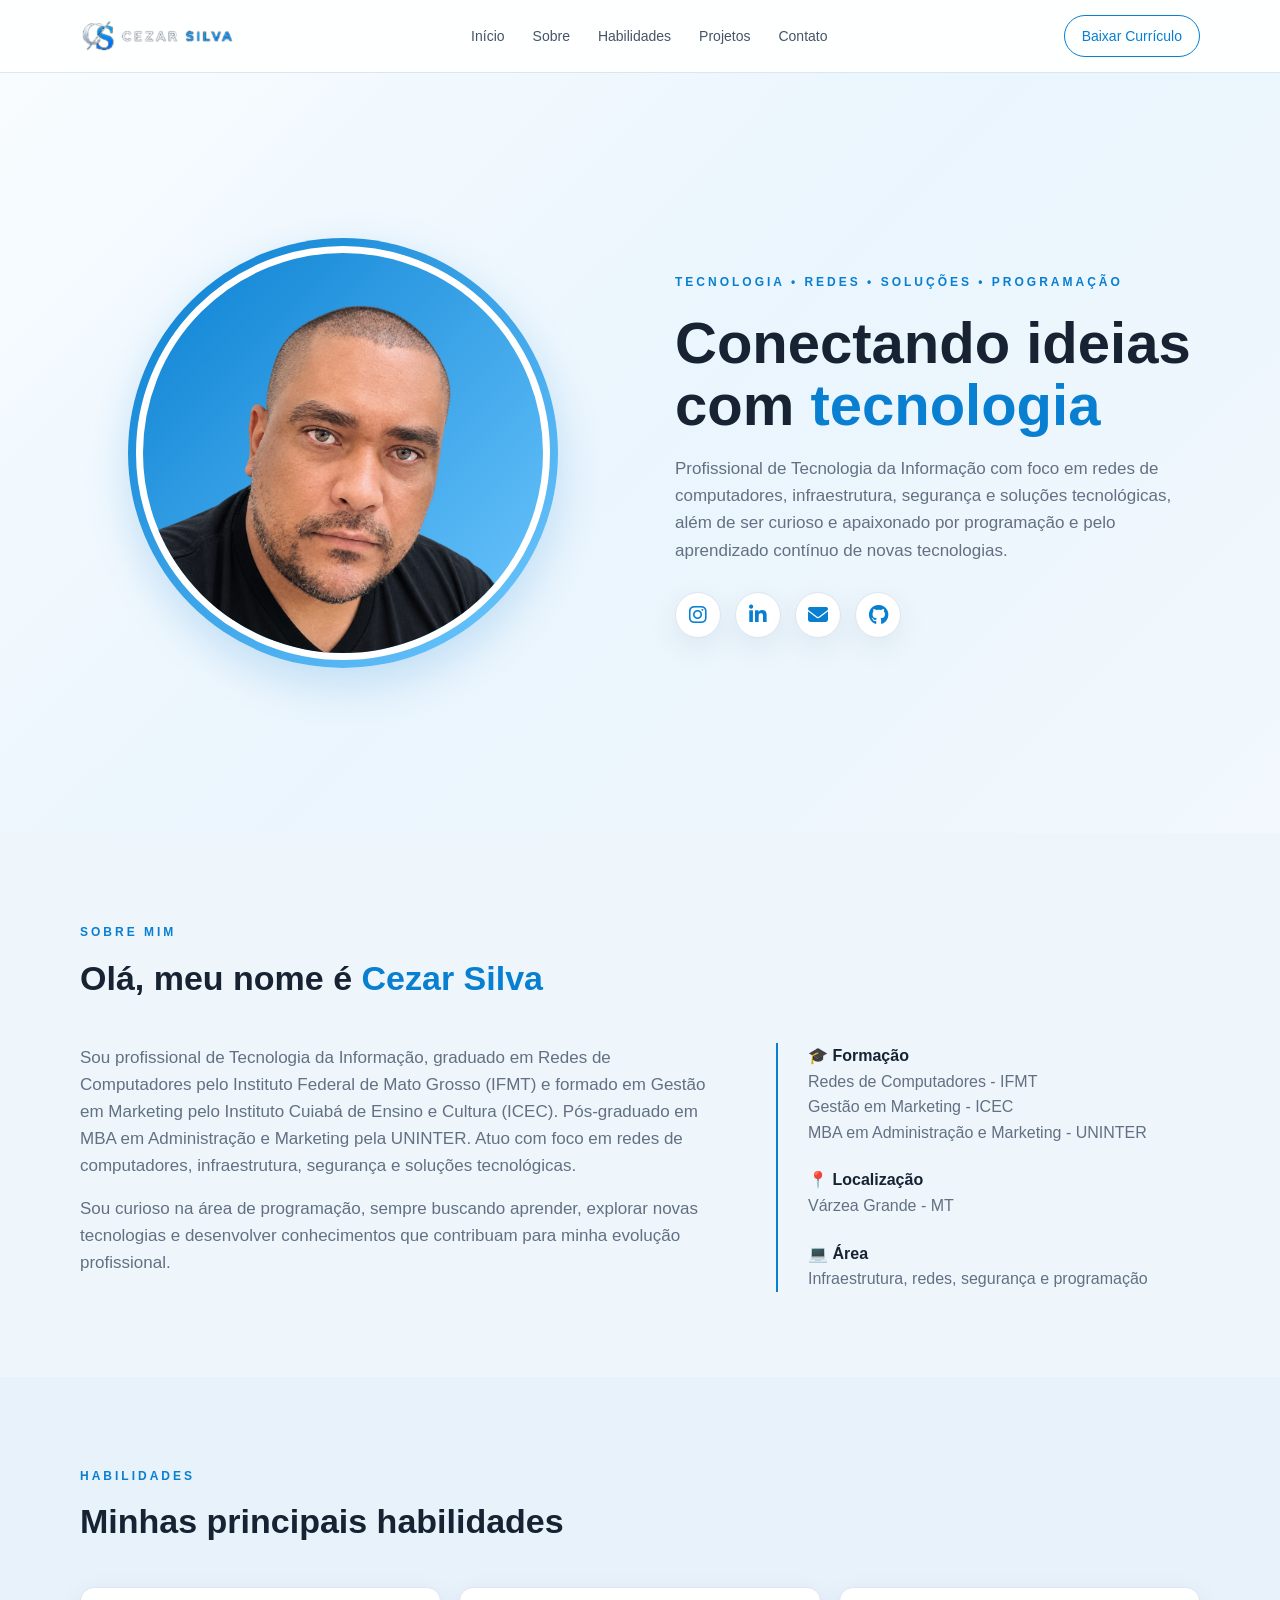
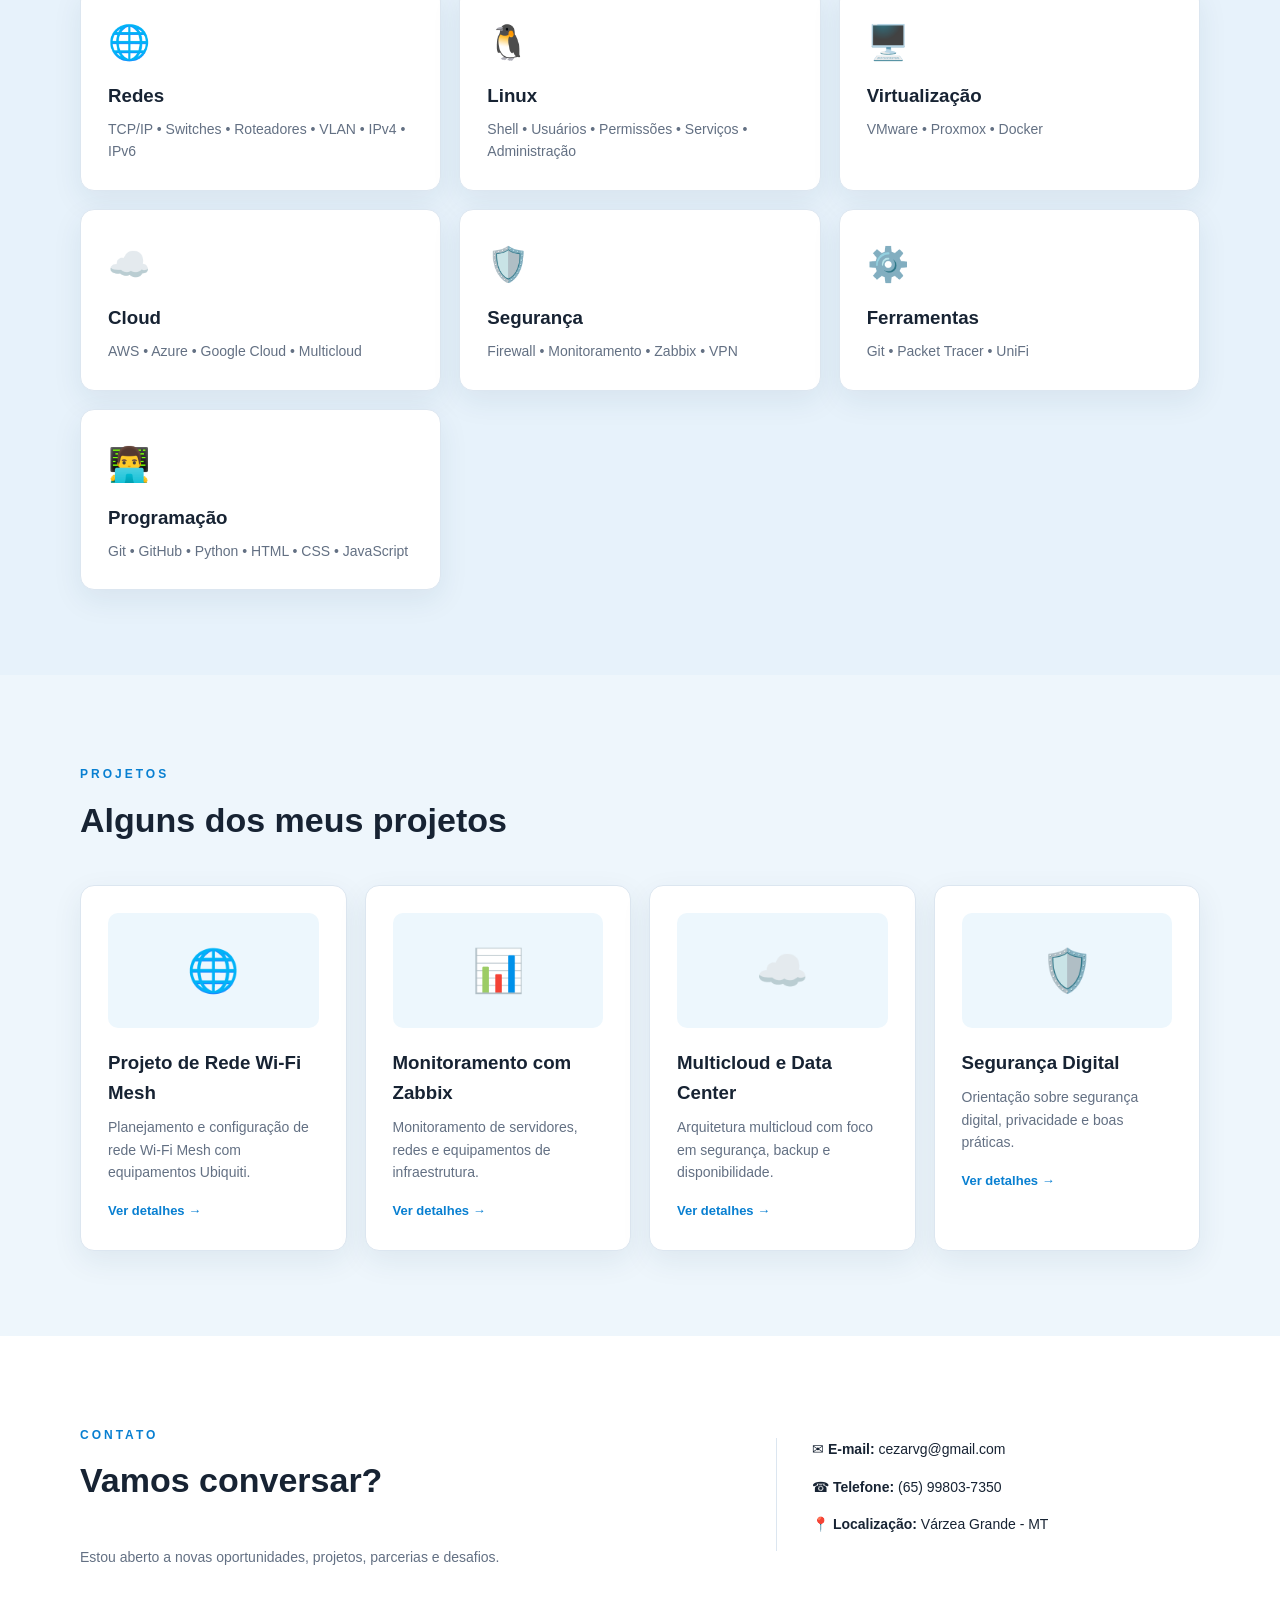
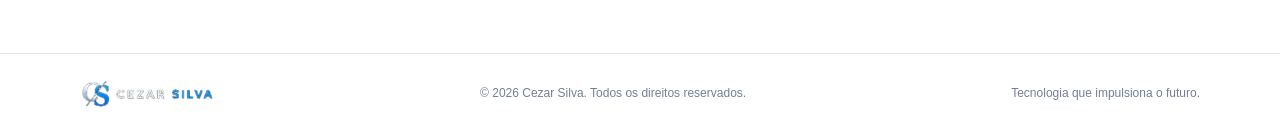
==== index.html @ bade9ac6 "Meu portifolio2" ====
<!DOCTYPE html>
<html lang="pt-BR">

<head>
    <meta charset="UTF-8">
    <meta name="viewport" content="width=device-width, initial-scale=1.0">

    <title>Cezar Silva | Portfólio</title>

    <!-- CSS -->
    <link rel="stylesheet" href="css/style.css">

    <!-- Font Awesome - Ícones -->
    <link rel="stylesheet"
          href="https://cdnjs.cloudflare.com/ajax/libs/font-awesome/6.5.2/css/all.min.css">
</head>

<body>

<header>

    <div class="container nav">

        <!-- LOGO -->
        <a href="#inicio" class="logo">
            <img src="logo.png" alt="Cezar Silva">
        </a>


        <!-- MENU -->
        <nav>

            <a href="#inicio">Início</a>

            <a href="#sobre">Sobre</a>

            <a href="#habilidades">Habilidades</a>

            <a href="#projetos">Projetos</a>

            <a href="#contato">Contato</a>

        </nav>


        <!-- CURRÍCULO -->
        <a href="curriculo.pdf"
           class="btn"
           download>

            Baixar Currículo

        </a>

    </div>

</header>


<main>


    <!-- =====================================================
         INÍCIO
    ====================================================== -->

    <section class="hero" id="inicio">

        <div class="container hero-grid">


            <!-- FOTO -->
            <div class="photo">

                <img src="perfil.png"
                     alt="Cezar Silva">

            </div>


            <!-- TEXTO -->
            <div class="hero-text">


                <span class="tag">

                    TECNOLOGIA • REDES • SOLUÇÕES • PROGRAMAÇÃO

                </span>


                <h1>

                    Conectando ideias<br>

                    com <strong>tecnologia</strong>

                </h1>


                <p>

                    Profissional de Tecnologia da Informação com foco em
                    redes de computadores, infraestrutura, segurança e
                    soluções tecnológicas, além de ser curioso e apaixonado
                    por programação e pelo aprendizado contínuo de novas
                    tecnologias.

                </p>


                <!-- =====================================================
                     REDES SOCIAIS
                ====================================================== -->

                <div class="social">


                    <!-- INSTAGRAM -->

                    <a href="https://www.instagram.com/cezarsillva/"
                       target="_blank"
                       rel="noopener noreferrer"
                       title="Instagram"
                       aria-label="Instagram">

                        <i class="fa-brands fa-instagram"></i>

                    </a>


                    <!-- LINKEDIN -->

                    <a href="https://www.linkedin.com/in/cezarsillva/"
                       target="_blank"
                       rel="noopener noreferrer"
                       title="LinkedIn"
                       aria-label="LinkedIn">

                        <i class="fa-brands fa-linkedin-in"></i>

                    </a>


                    <!-- E-MAIL -->

                    <a href="mailto:cezarvg@gmail.com"
                       title="Enviar e-mail"
                       aria-label="Enviar e-mail">

                        <i class="fa-solid fa-envelope"></i>

                    </a>


                    <!-- GITHUB -->

                    <a href="https://github.com/cezarsillva"
                       target="_blank"
                       rel="noopener noreferrer"
                       title="GitHub"
                       aria-label="GitHub">

                        <i class="fa-brands fa-github"></i>

                    </a>


                </div>

            </div>

        </div>

    </section>



    <!-- =====================================================
         SOBRE
    ====================================================== -->

    <section id="sobre">

        <div class="container">


            <div class="section-title">

                <span>SOBRE MIM</span>

                <h2>

                    Olá, meu nome é
                    <strong>Cezar Silva</strong>

                </h2>

            </div>


            <div class="about">


                <div>

                    <p>

                        Sou profissional de Tecnologia da Informação,
                        graduado em Redes de Computadores pelo Instituto
                        Federal de Mato Grosso (IFMT) e formado em Gestão
                        em Marketing pelo Instituto Cuiabá de Ensino e
                        Cultura (ICEC). Pós-graduado em MBA em Administração
                        e Marketing pela UNINTER. Atuo com foco em redes de
                        computadores, infraestrutura, segurança e soluções
                        tecnológicas.

                    </p>


                    <p>

                        Sou curioso na área de programação, sempre buscando
                        aprender, explorar novas tecnologias e desenvolver
                        conhecimentos que contribuam para minha evolução
                        profissional.

                    </p>

                </div>


                <div class="info">


                    <div>

                        <b>🎓 Formação</b>

                        <span>

                            Redes de Computadores - IFMT<br>

                            Gestão em Marketing - ICEC<br>

                            MBA em Administração e Marketing - UNINTER

                        </span>

                    </div>


                    <div>

                        <b>📍 Localização</b>

                        <span>

                            Várzea Grande - MT

                        </span>

                    </div>


                    <div>

                        <b>💻 Área</b>

                        <span>

                            Infraestrutura, redes, segurança e programação

                        </span>

                    </div>


                </div>

            </div>

        </div>

    </section>



    <!-- =====================================================
         HABILIDADES
    ====================================================== -->

    <section id="habilidades" class="soft">

        <div class="container">


            <div class="section-title">

                <span>HABILIDADES</span>

                <h2>

                    Minhas principais habilidades

                </h2>

            </div>


            <div class="cards">


                <article>

                    <div>🌐</div>

                    <h3>Redes</h3>

                    <p>

                        TCP/IP • Switches • Roteadores • VLAN • IPv4 • IPv6

                    </p>

                </article>


                <article>

                    <div>🐧</div>

                    <h3>Linux</h3>

                    <p>

                        Shell • Usuários • Permissões • Serviços • Administração

                    </p>

                </article>


                <article>

                    <div>🖥️</div>

                    <h3>Virtualização</h3>

                    <p>

                        VMware • Proxmox • Docker

                    </p>

                </article>


                <article>

                    <div>☁️</div>

                    <h3>Cloud</h3>

                    <p>

                        AWS • Azure • Google Cloud • Multicloud

                    </p>

                </article>


                <article>

                    <div>🛡️</div>

                    <h3>Segurança</h3>

                    <p>

                        Firewall • Monitoramento • Zabbix • VPN

                    </p>

                </article>


                <article>

                    <div>⚙️</div>

                    <h3>Ferramentas</h3>

                    <p>

                        Git • Packet Tracer • UniFi

                    </p>

                </article>


                <article>

                    <div>👨‍💻</div>

                    <h3>Programação</h3>

                    <p>

                        Git • GitHub • Python • HTML • CSS • JavaScript

                    </p>

                </article>


            </div>

        </div>

    </section>



    <!-- =====================================================
         PROJETOS
    ====================================================== -->

    <section id="projetos">

        <div class="container">


            <div class="section-title">

                <span>PROJETOS</span>

                <h2>

                    Alguns dos meus projetos

                </h2>

            </div>


            <div class="projects">


                <article>

                    <div class="project-icon">🌐</div>

                    <h3>

                        Projeto de Rede Wi-Fi Mesh

                    </h3>

                    <p>

                        Planejamento e configuração de rede Wi-Fi Mesh
                        com equipamentos Ubiquiti.

                    </p>

                    <a href="#">

                        Ver detalhes →

                    </a>

                </article>


                <article>

                    <div class="project-icon">📊</div>

                    <h3>

                        Monitoramento com Zabbix

                    </h3>

                    <p>

                        Monitoramento de servidores, redes e equipamentos
                        de infraestrutura.

                    </p>

                    <a href="#">

                        Ver detalhes →

                    </a>

                </article>


                <article>

                    <div class="project-icon">☁️</div>

                    <h3>

                        Multicloud e Data Center

                    </h3>

                    <p>

                        Arquitetura multicloud com foco em segurança,
                        backup e disponibilidade.

                    </p>

                    <a href="#">

                        Ver detalhes →

                    </a>

                </article>


                <article>

                    <div class="project-icon">🛡️</div>

                    <h3>

                        Segurança Digital

                    </h3>

                    <p>

                        Orientação sobre segurança digital, privacidade
                        e boas práticas.

                    </p>

                    <a href="#">

                        Ver detalhes →

                    </a>

                </article>


            </div>

        </div>

    </section>



    <!-- =====================================================
         CONTATO
    ====================================================== -->

    <section id="contato" class="contact">

        <div class="container contact-grid">


            <div>

                <div class="section-title">

                    <span>CONTATO</span>

                    <h2>

                        Vamos conversar?

                    </h2>

                </div>


                <p>

                    Estou aberto a novas oportunidades, projetos,
                    parcerias e desafios.

                </p>

            </div>


            <div class="contact-info">


                <p>

                    ✉

                    <b>E-mail:</b>

                    cezarvg@gmail.com

                </p>


                <p>

                    ☎

                    <b>Telefone:</b>

                    (65) 99803-7350

                </p>


                <p>

                    📍

                    <b>Localização:</b>

                    Várzea Grande - MT

                </p>


            </div>


        </div>

    </section>


</main>



<!-- =====================================================
     RODAPÉ
====================================================== -->

<footer>

    <div class="container footer">


        <img src="logo.png"
             alt="Cezar Silva">


        <span>

            © 2026 Cezar Silva. Todos os direitos reservados.

        </span>


        <span>

            Tecnologia que impulsiona o futuro.

        </span>


    </div>

</footer>


</body>

</html>
---- css/style.css ----
/* =========================================
   CEZAR SILVA - SITE CLARO
   ========================================= */

:root {
    --primary: #087fd1;
    --primary-dark: #0564a8;

    --text: #172333;
    --muted: #637083;

    /* FUNDO PRINCIPAL ATUALIZADO */
    --background: #eef6fc;

    --white: #ffffff;

    --border: #dce6f0;

    /* FUNDO SUAVE ATUALIZADO */
    --soft: #e7f2fb;

    --shadow: 0 10px 30px rgba(24, 61, 94, .08);
}

* {
    margin: 0;
    padding: 0;
    box-sizing: border-box;
}

html {
    scroll-behavior: smooth;
}

body {
    font-family: Arial, Helvetica, sans-serif;
    background: var(--background);
    color: var(--text);
    line-height: 1.6;
}

a {
    text-decoration: none;
    color: inherit;
}

.container {
    width: min(1120px, 90%);
    margin: auto;
}


/* =========================================
   HEADER
   ========================================= */

header {
    position: sticky;
    top: 0;
    z-index: 10;

    background: rgba(255, 255, 255, .94);

    border-bottom: 1px solid var(--border);

    backdrop-filter: blur(12px);
}

.nav {
    min-height: 72px;

    display: flex;
    align-items: center;
    justify-content: space-between;

    gap: 25px;
}

.logo img {
    width: 155px;
    display: block;
}


/* =========================================
   MENU
   ========================================= */

nav {
    display: flex;
    gap: 28px;
}

nav a {
    color: #465468;
    font-size: 14px;
    transition: .2s;
}

nav a:hover {
    color: var(--primary);
}


/* =========================================
   BOTÃO CURRÍCULO
   ========================================= */

.btn {
    border: 1px solid var(--primary);

    color: var(--primary);

    padding: 9px 17px;

    border-radius: 24px;

    font-size: 14px;

    transition: .2s;
}

.btn:hover {
    background: var(--primary);
    color: white;
}


/* =========================================
   HERO
   ========================================= */

.hero {
    padding: 80px 0;

    /* NOVO FUNDO AZUL CLARO */
    background: linear-gradient(
        135deg,
        #f8fcff 0%,
        #eaf5fd 50%,
        #f2f8fd 100%
    );
}

.hero-grid {
    min-height: 600px;

    display: grid;

    grid-template-columns: 1fr 1fr;

    align-items: center;

    gap: 70px;
}


/* =========================================
   FOTO
   ========================================= */

.photo {
    width: 430px;
    height: 430px;

    margin: auto;

    padding: 8px;

    border-radius: 50%;

    background: linear-gradient(
        135deg,
        #087fd1,
        #70c9ff
    );

    box-shadow:
        0 15px 45px rgba(8, 127, 209, .20);
}

.photo img {
    width: 100%;
    height: 100%;

    object-fit: cover;

    object-position: center top;

    border-radius: 50%;

    border: 7px solid white;
}


/* =========================================
   TEXTOS
   ========================================= */

.tag,
.section-title > span {
    color: var(--primary);

    font-size: 12px;

    font-weight: bold;

    letter-spacing: 3px;
}

.hero h1 {
    font-size: clamp(40px, 5vw, 58px);

    line-height: 1.08;

    margin: 18px 0;
}

.hero h1 strong,
.section-title strong {
    color: var(--primary);
}

.hero-text p {
    max-width: 570px;

    color: var(--muted);

    font-size: 17px;
}


/* =========================================
   REDES SOCIAIS
   Instagram • LinkedIn • E-mail • GitHub
   ========================================= */

.social {
    display: flex;

    gap: 14px;

    margin-top: 28px;
}

.social a {
    width: 46px;
    height: 46px;

    display: flex;

    align-items: center;
    justify-content: center;

    border: 1px solid var(--border);

    background: var(--white);

    color: var(--primary);

    border-radius: 50%;

    font-size: 20px;

    box-shadow: var(--shadow);

    transition:
        transform .25s ease,
        background .25s ease,
        color .25s ease,
        border-color .25s ease,
        box-shadow .25s ease;
}


/* Efeito ao passar o mouse */

.social a:hover {
    transform: translateY(-5px);

    background: var(--primary);

    color: var(--white);

    border-color: var(--primary);

    box-shadow:
        0 10px 25px rgba(8, 127, 209, .25);
}


/* =========================================
   SEÇÕES
   ========================================= */

section {
    padding: 85px 0;
}

.soft {
    background: var(--soft);
}

.section-title {
    margin-bottom: 38px;
}

.section-title h2 {
    font-size: 34px;

    margin-top: 7px;
}


/* =========================================
   SOBRE
   ========================================= */

.about,
.contact-grid {
    display: grid;

    grid-template-columns: 1.2fr .8fr;

    gap: 60px;

    align-items: center;
}

.about p {
    color: var(--muted);

    font-size: 17px;

    margin-bottom: 15px;
}

.info {
    border-left: 2px solid var(--primary);

    padding-left: 30px;

    display: grid;

    gap: 22px;
}

.info div {
    display: grid;
}

.info span {
    color: var(--muted);
}


/* =========================================
   HABILIDADES
   ========================================= */

.cards {
    display: grid;

    grid-template-columns: repeat(3, 1fr);

    gap: 18px;
}

.cards article,
.projects article {
    background: white;

    border: 1px solid var(--border);

    border-radius: 14px;

    padding: 27px;

    box-shadow: var(--shadow);

    transition: .2s;
}

.cards article:hover,
.projects article:hover {
    transform: translateY(-4px);

    border-color: #9ccff0;
}

.cards article > div {
    font-size: 34px;

    margin-bottom: 12px;
}

.cards h3 {
    margin-bottom: 7px;
}

.cards p,
.projects p,
.contact p {
    color: var(--muted);

    font-size: 14px;
}


/* =========================================
   PROJETOS
   ========================================= */

.projects {
    display: grid;

    grid-template-columns: repeat(4, 1fr);

    gap: 18px;
}

.project-icon {
    height: 115px;

    border-radius: 10px;

    background: #edf7fd;

    display: grid;

    place-items: center;

    font-size: 42px;

    margin-bottom: 20px;
}

.projects h3 {
    margin-bottom: 8px;
}

.projects a {
    display: inline-block;

    margin-top: 18px;

    color: var(--primary);

    font-weight: bold;

    font-size: 13px;
}

.projects a:hover {
    color: var(--primary-dark);
}


/* =========================================
   CONTATO
   ========================================= */

.contact {
    background: white;
}

.contact-info {
    border-left: 1px solid var(--border);

    padding-left: 35px;
}

.contact-info p {
    color: var(--text);

    margin-bottom: 15px;
}


/* =========================================
   RODAPÉ
   ========================================= */

footer {
    padding: 25px 0;

    border-top: 1px solid var(--border);

    background: #ffffff;
}

.footer {
    display: flex;

    justify-content: space-between;

    align-items: center;

    gap: 20px;

    color: #718096;

    font-size: 12px;
}

.footer img {
    width: 135px;
}


/* =========================================
   TABLET
   ========================================= */

@media (max-width: 900px) {

    nav {
        display: none;
    }

    .hero-grid,
    .about,
    .contact-grid {
        grid-template-columns: 1fr;
    }

    .hero {
        padding: 55px 0;
    }

    .hero-text {
        text-align: center;
    }

    .hero-text p {
        margin: auto;
    }

    .social {
        justify-content: center;
    }

    .photo {
        width: 330px;
        height: 330px;
    }

    .cards {
        grid-template-columns: repeat(2, 1fr);
    }

    .projects {
        grid-template-columns: repeat(2, 1fr);
    }
}


/* =========================================
   CELULAR
   ========================================= */

@media (max-width: 600px) {

    .nav .btn {
        display: none;
    }

    .photo {
        width: 270px;
        height: 270px;
    }

    .hero h1 {
        font-size: 38px;
    }

    .section-title h2 {
        font-size: 29px;
    }

    .cards,
    .projects {
        grid-template-columns: 1fr;
    }

    .info,
    .contact-info {
        border-left: 0;

        border-top: 2px solid var(--primary);

        padding: 25px 0 0;
    }

    .footer {
        flex-direction: column;

        text-align: center;
    }

    /* Ícones menores no celular */

    .social a {
        width: 44px;
        height: 44px;

        font-size: 18px;
    }
}
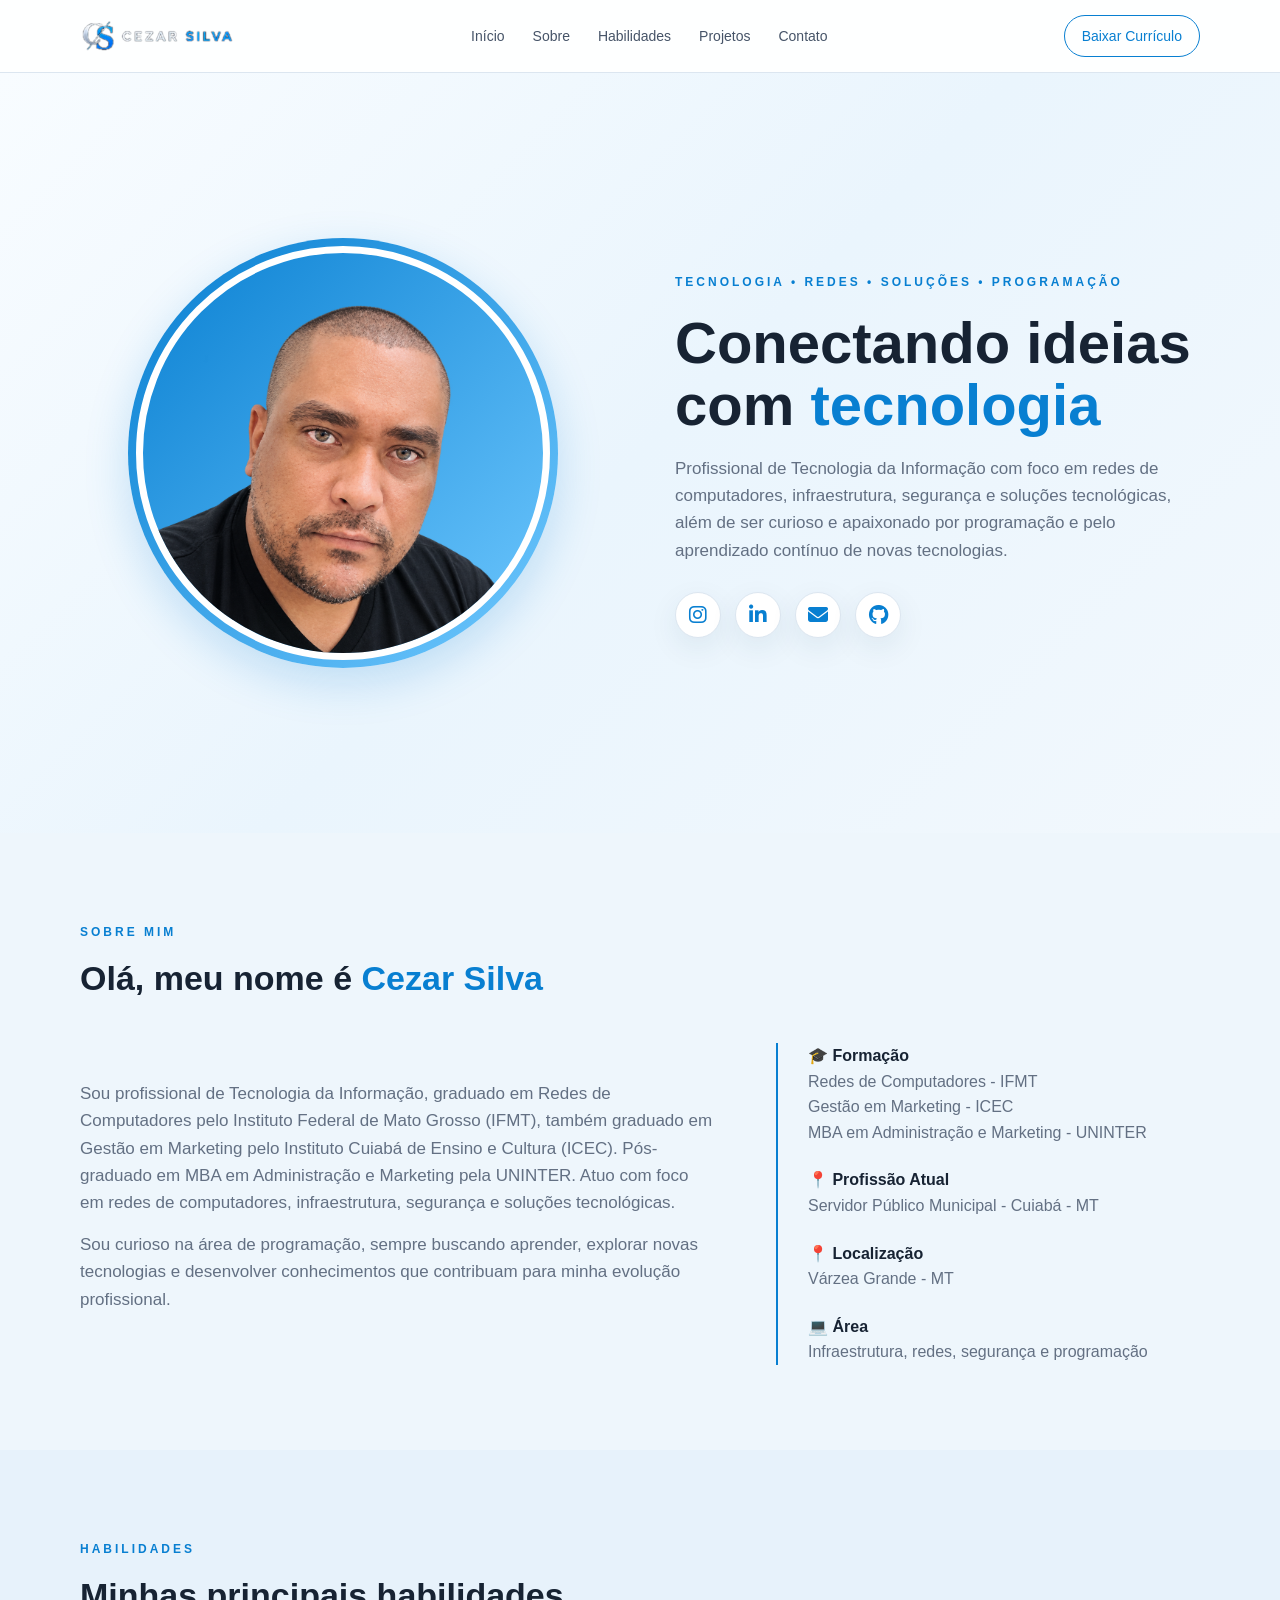
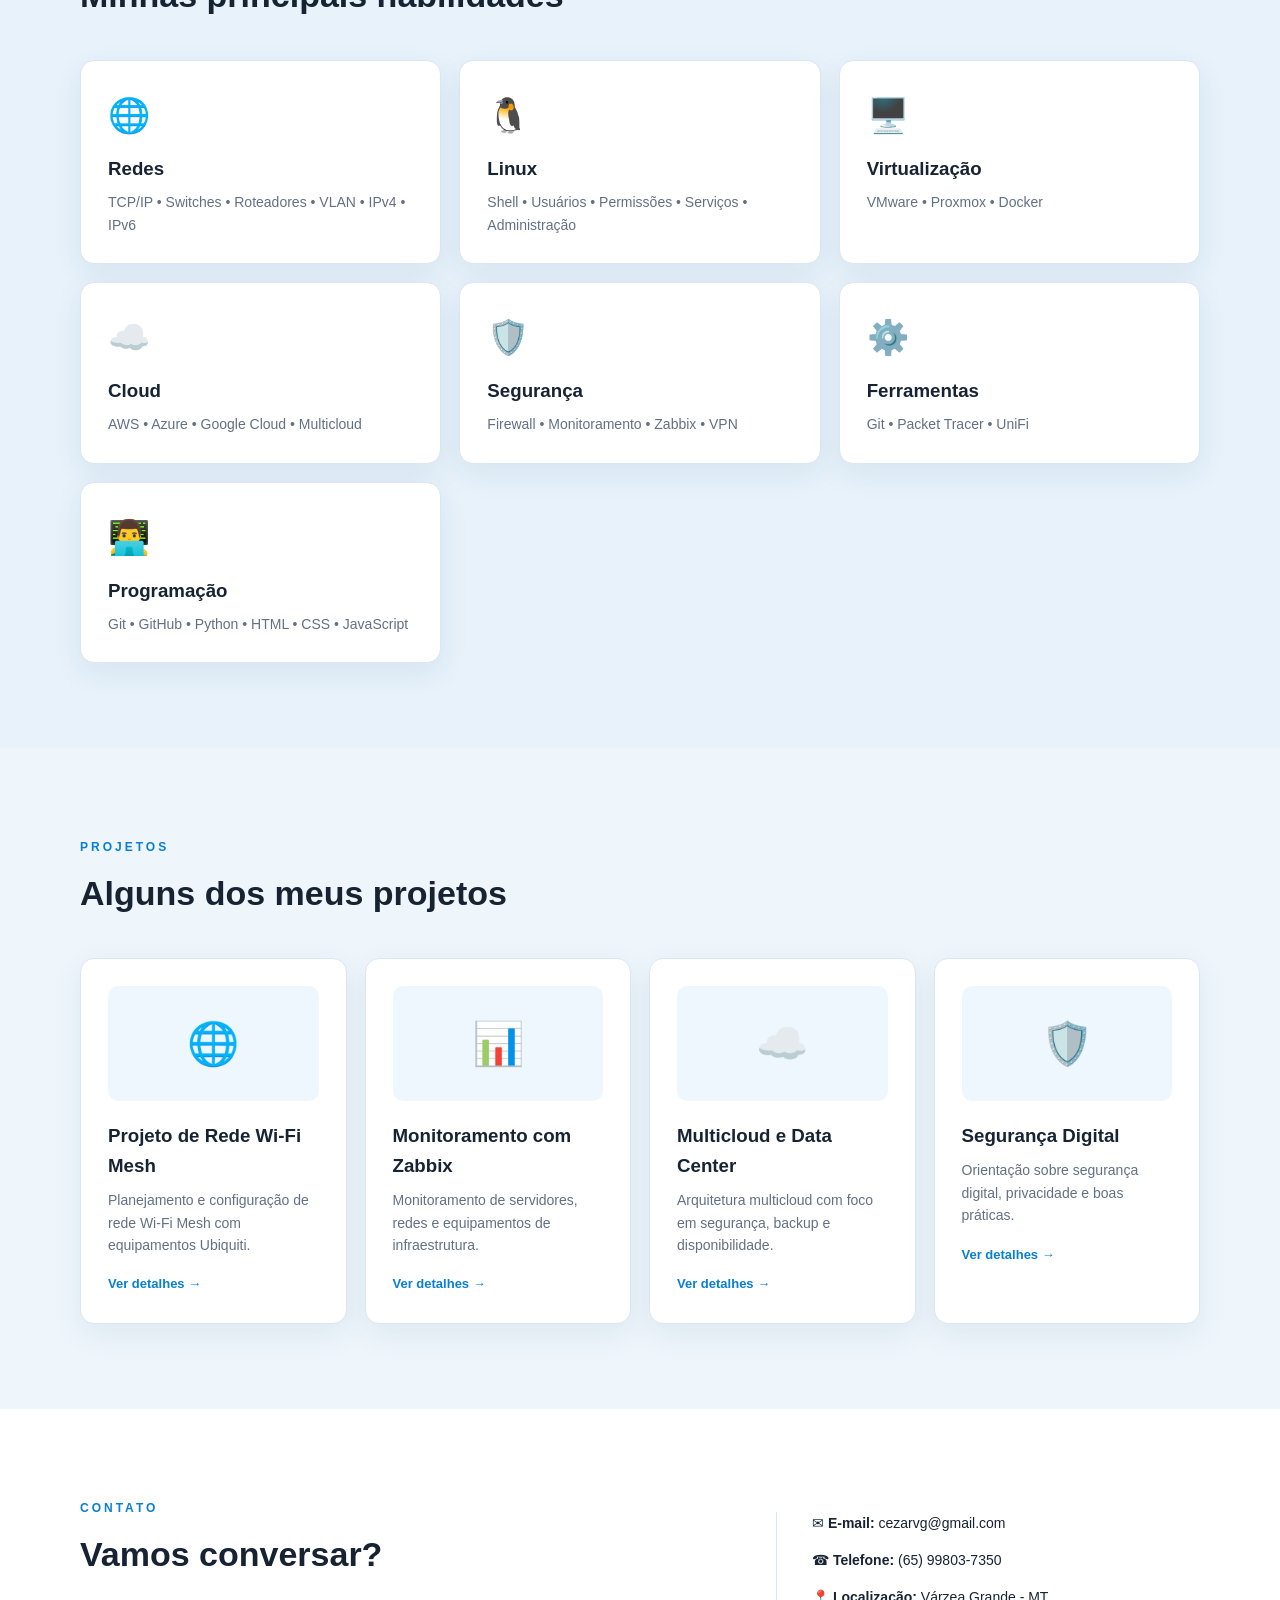
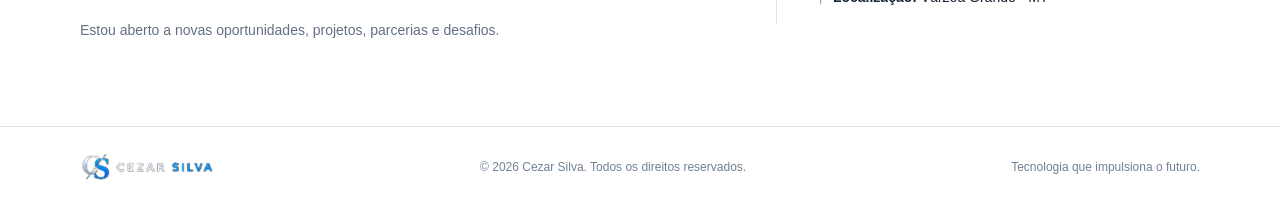
==== commit e95ec9f5: "Meu portifolio3" ====
--- a/index.html
+++ b/index.html
@@ -208,7 +208,7 @@
 
                         Sou profissional de Tecnologia da Informação,
                         graduado em Redes de Computadores pelo Instituto
-                        Federal de Mato Grosso (IFMT) e formado em Gestão
+                        Federal de Mato Grosso (IFMT), também graduado em Gestão
                         em Marketing pelo Instituto Cuiabá de Ensino e
                         Cultura (ICEC). Pós-graduado em MBA em Administração
                         e Marketing pela UNINTER. Atuo com foco em redes de
@@ -249,6 +249,17 @@
 
                     </div>
 
+                    <div>
+
+                        <b>📍 Profissão Atual</b>
+
+                        <span>
+
+                            Servidor Público Municipal - Cuiabá - MT
+
+                        </span>
+
+                    </div>
 
                     <div>
 
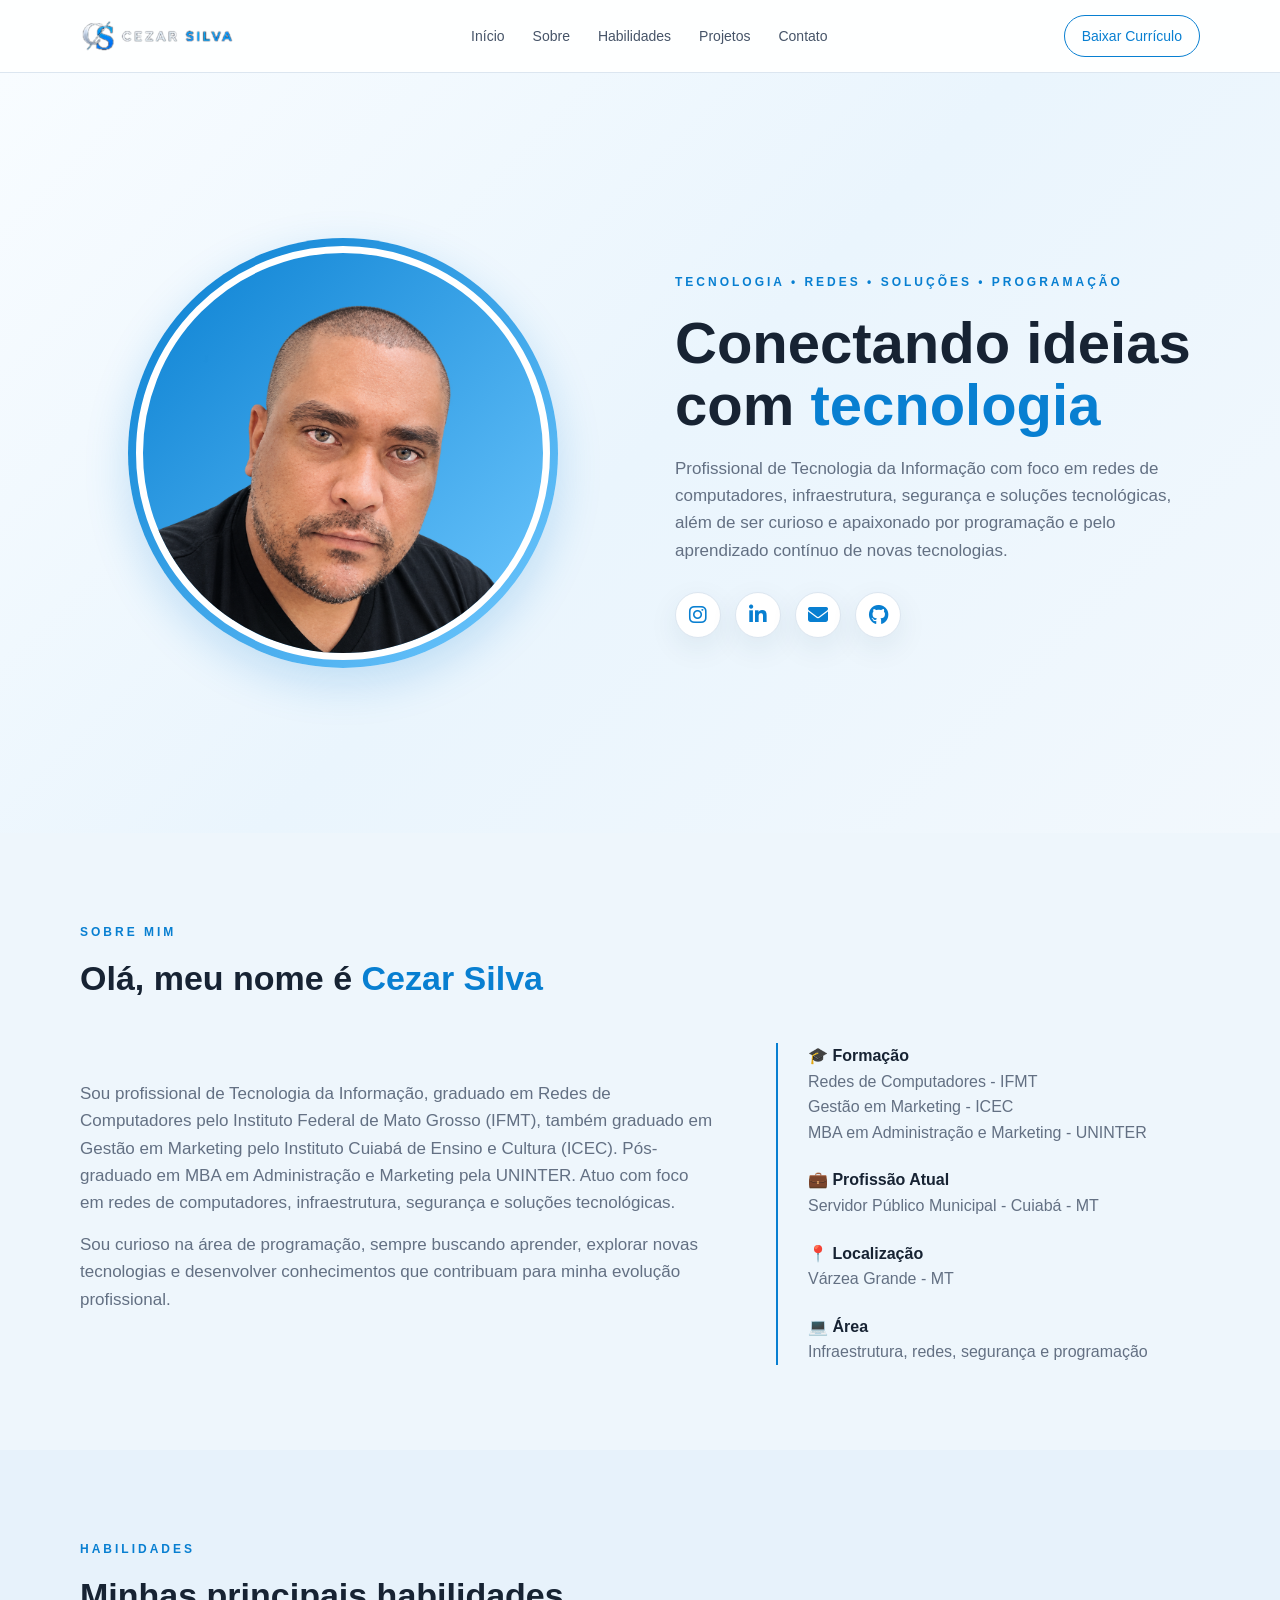
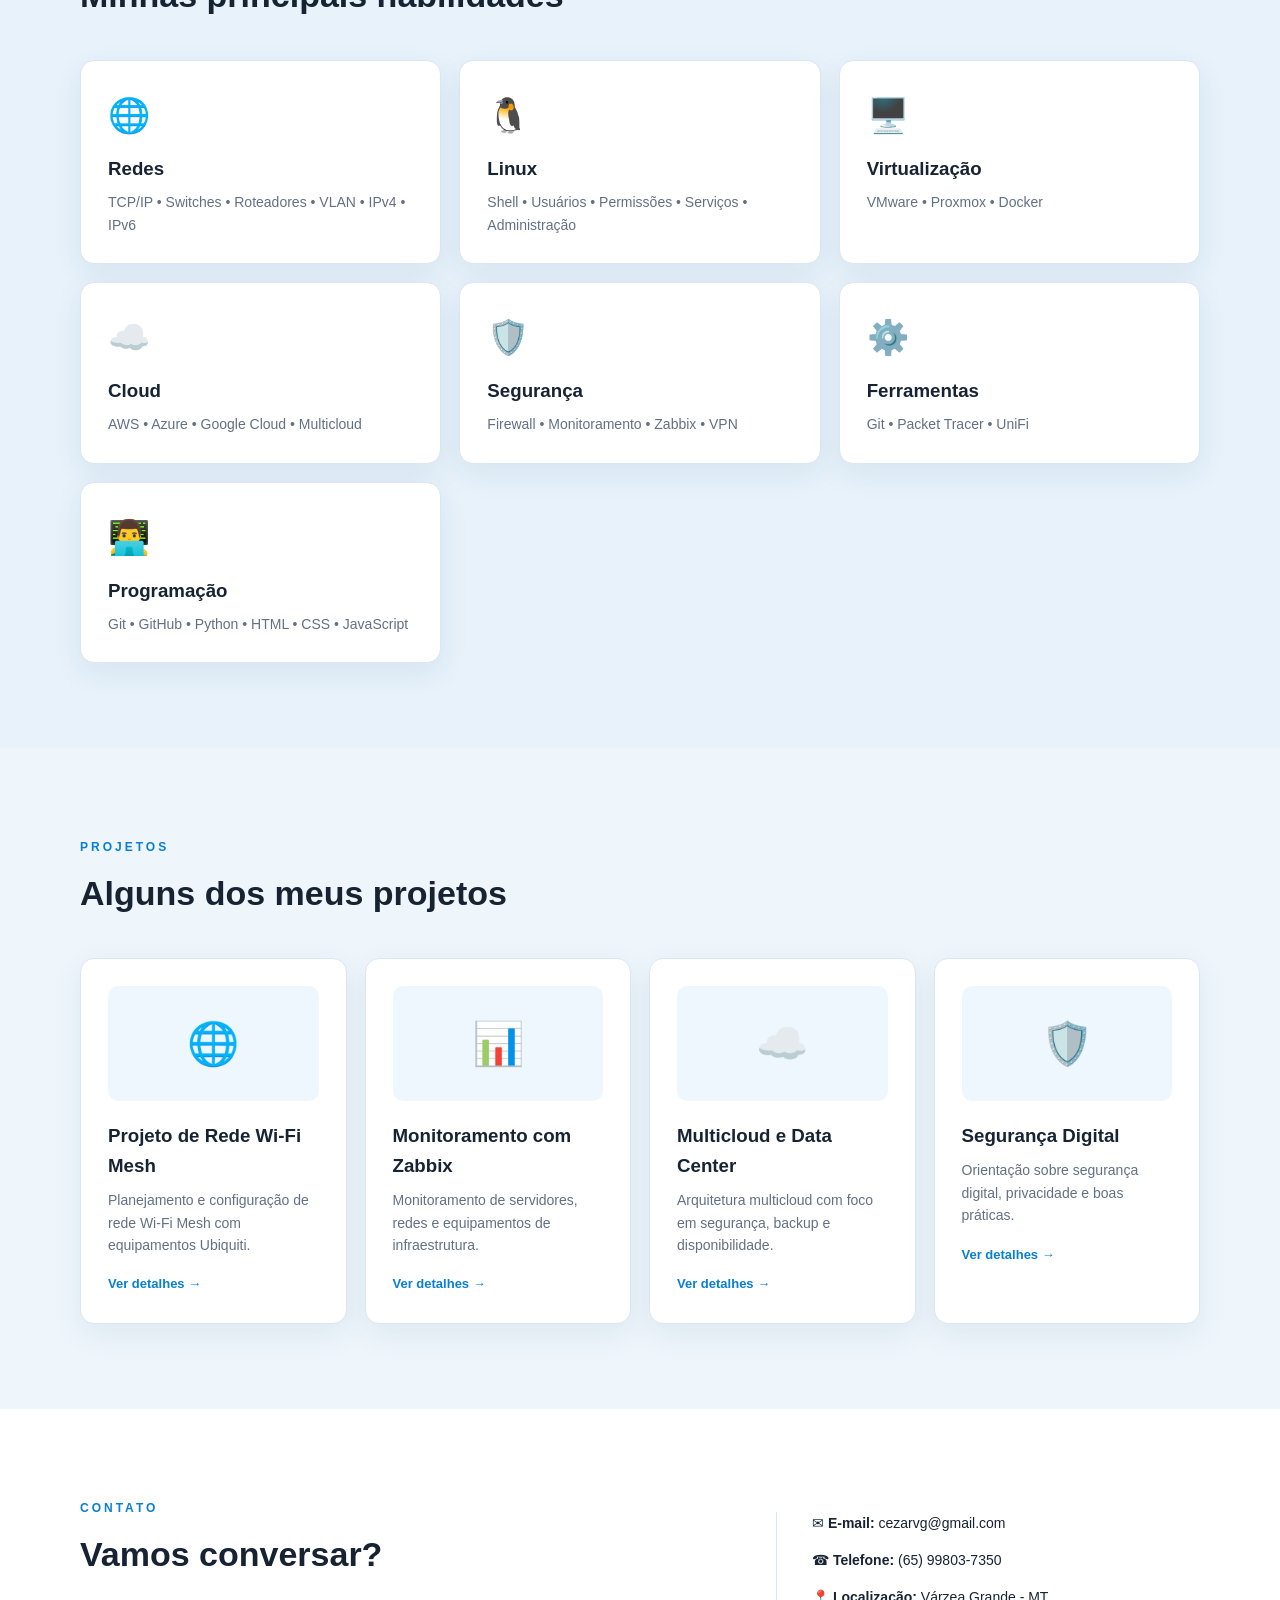
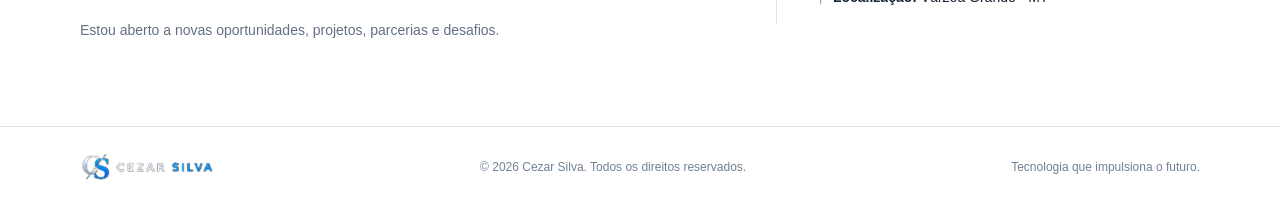
==== commit 5dc1c114: "Meu portifolio4" ====
--- a/index.html
+++ b/index.html
@@ -251,7 +251,7 @@
 
                     <div>
 
-                        <b>📍 Profissão Atual</b>
+                        <b>💼 Profissão Atual</b>
 
                         <span>
 
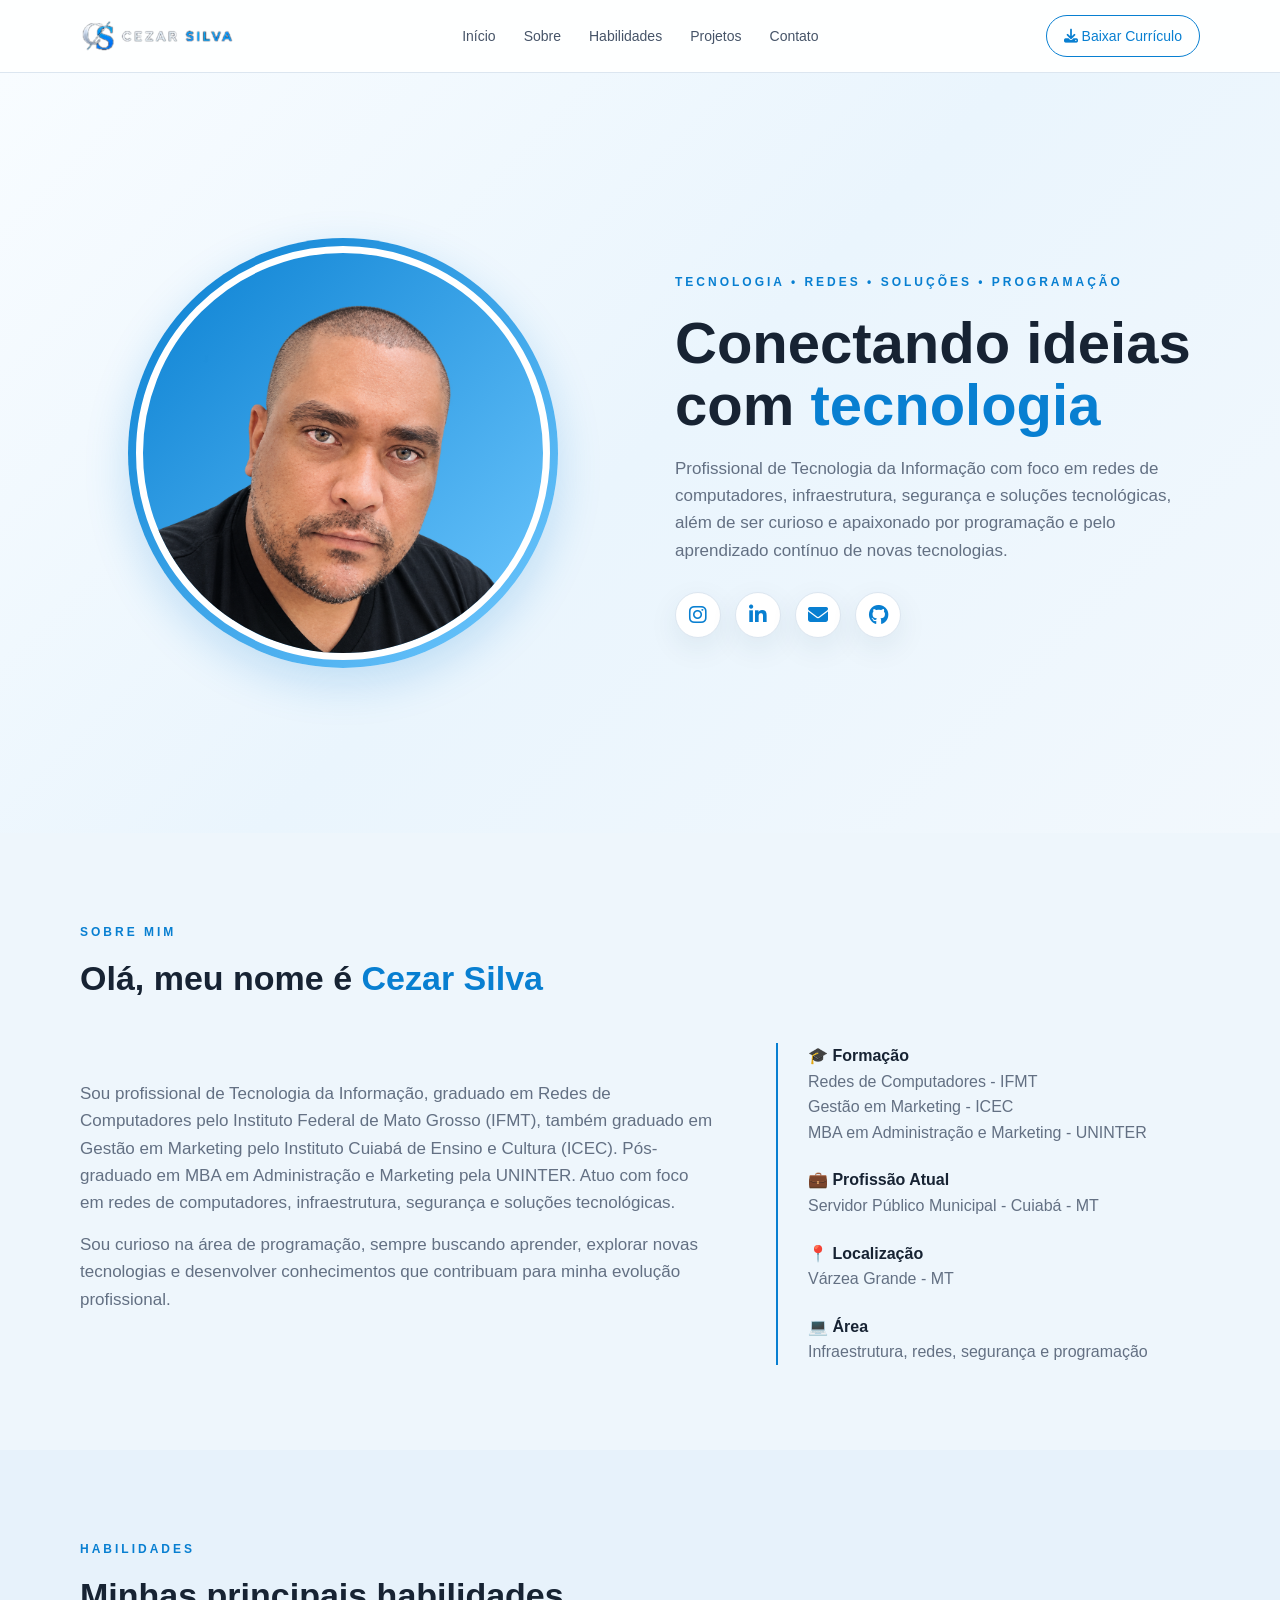
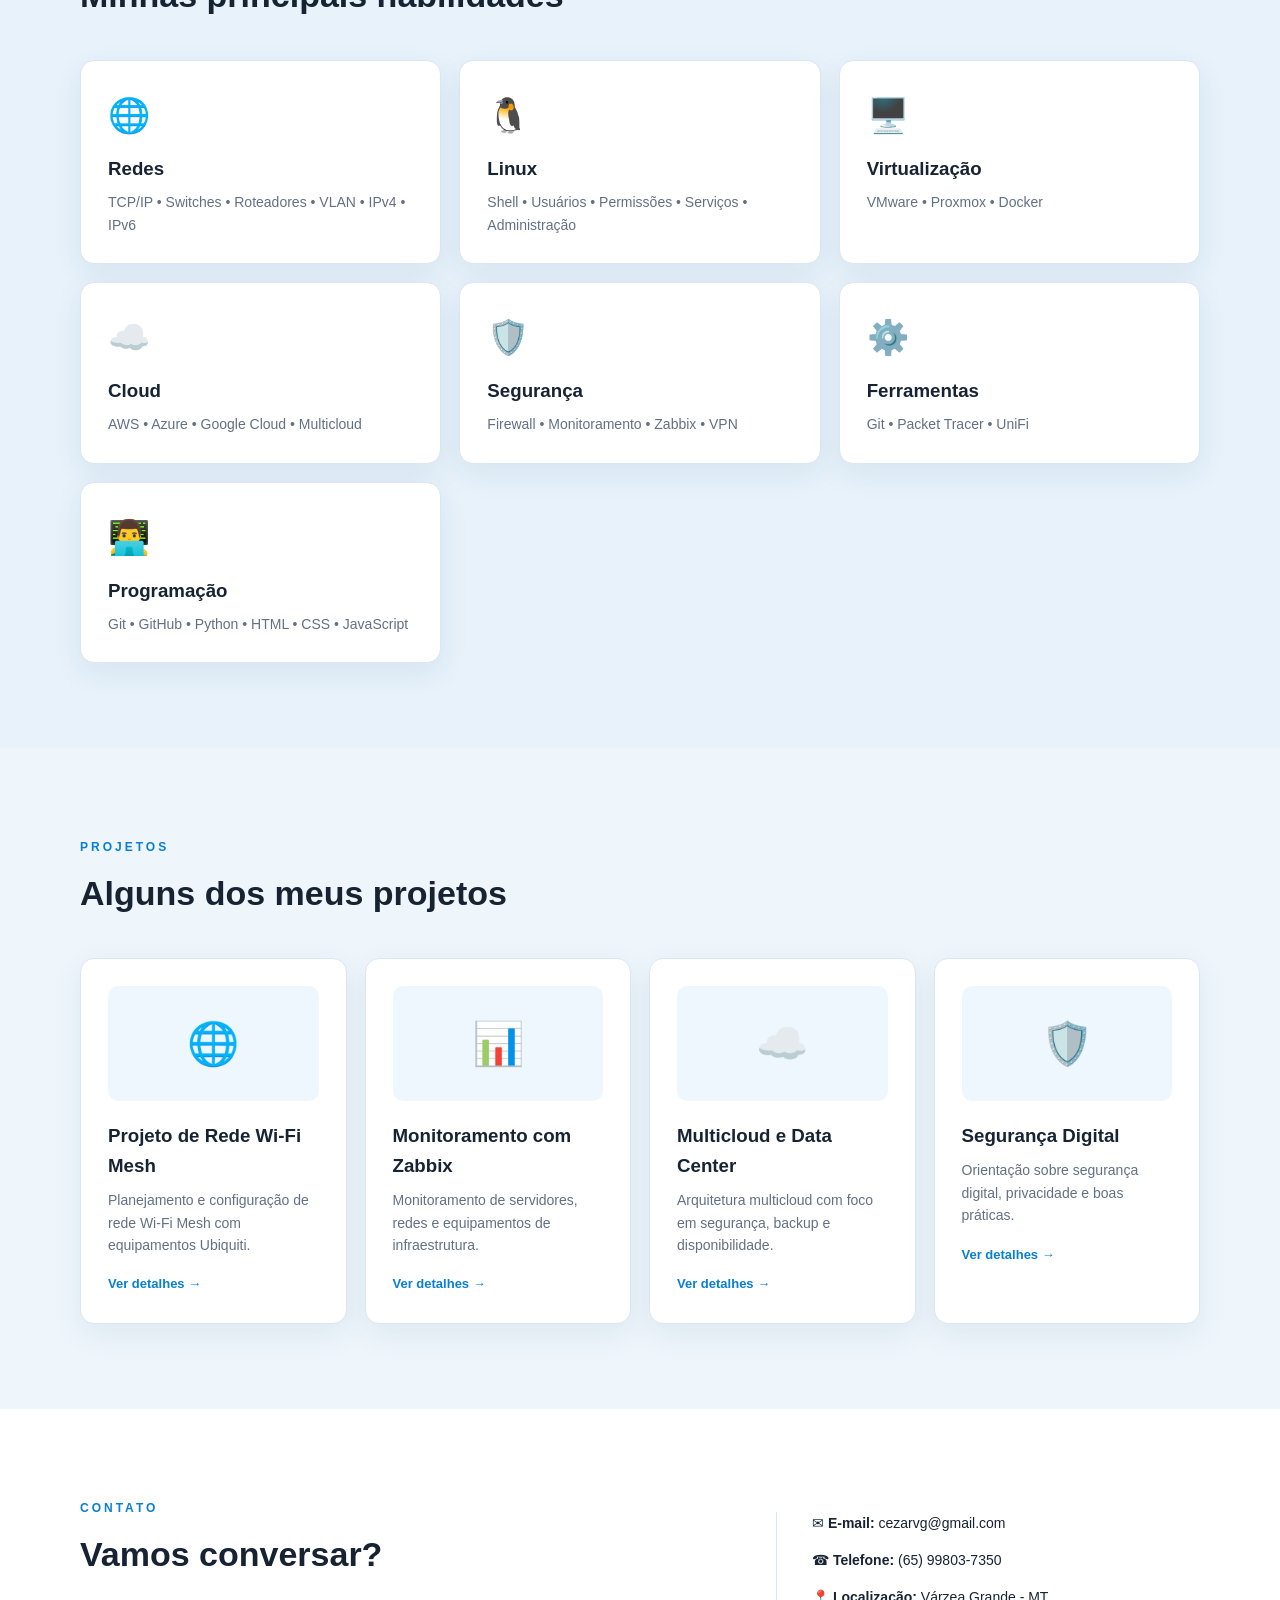
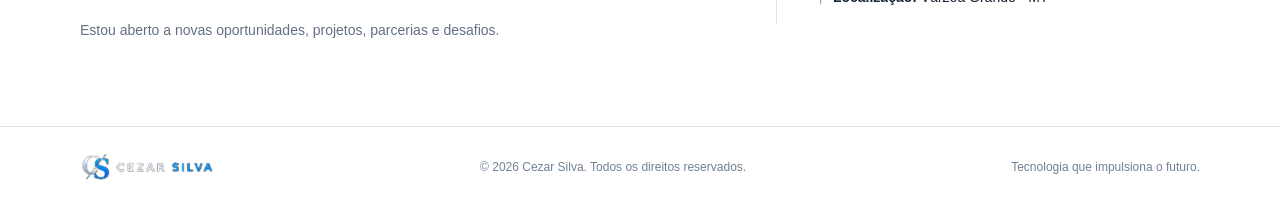
==== commit 511768f5: "Meu portifolio5" ====
--- a/index.html
+++ b/index.html
@@ -10,7 +10,7 @@
     <!-- CSS -->
     <link rel="stylesheet" href="css/style.css">
 
-    <!-- Font Awesome - Ícones -->
+    <!-- Font Awesome -->
     <link rel="stylesheet"
           href="https://cdnjs.cloudflare.com/ajax/libs/font-awesome/6.5.2/css/all.min.css">
 </head>
@@ -46,8 +46,9 @@
         <!-- CURRÍCULO -->
         <a href="curriculo.pdf"
            class="btn"
-           download>
-
+           download="Cezar-Silva-Curriculo.pdf">
+
+            <i class="fa-solid fa-download"></i>
             Baixar Currículo
 
         </a>
@@ -109,9 +110,7 @@
                 </p>
 
 
-                <!-- =====================================================
-                     REDES SOCIAIS
-                ====================================================== -->
+                <!-- REDES SOCIAIS -->
 
                 <div class="social">
 
@@ -249,6 +248,7 @@
 
                     </div>
 
+
                     <div>
 
                         <b>💼 Profissão Atual</b>
@@ -260,6 +260,7 @@
                         </span>
 
                     </div>
+
 
                     <div>
 
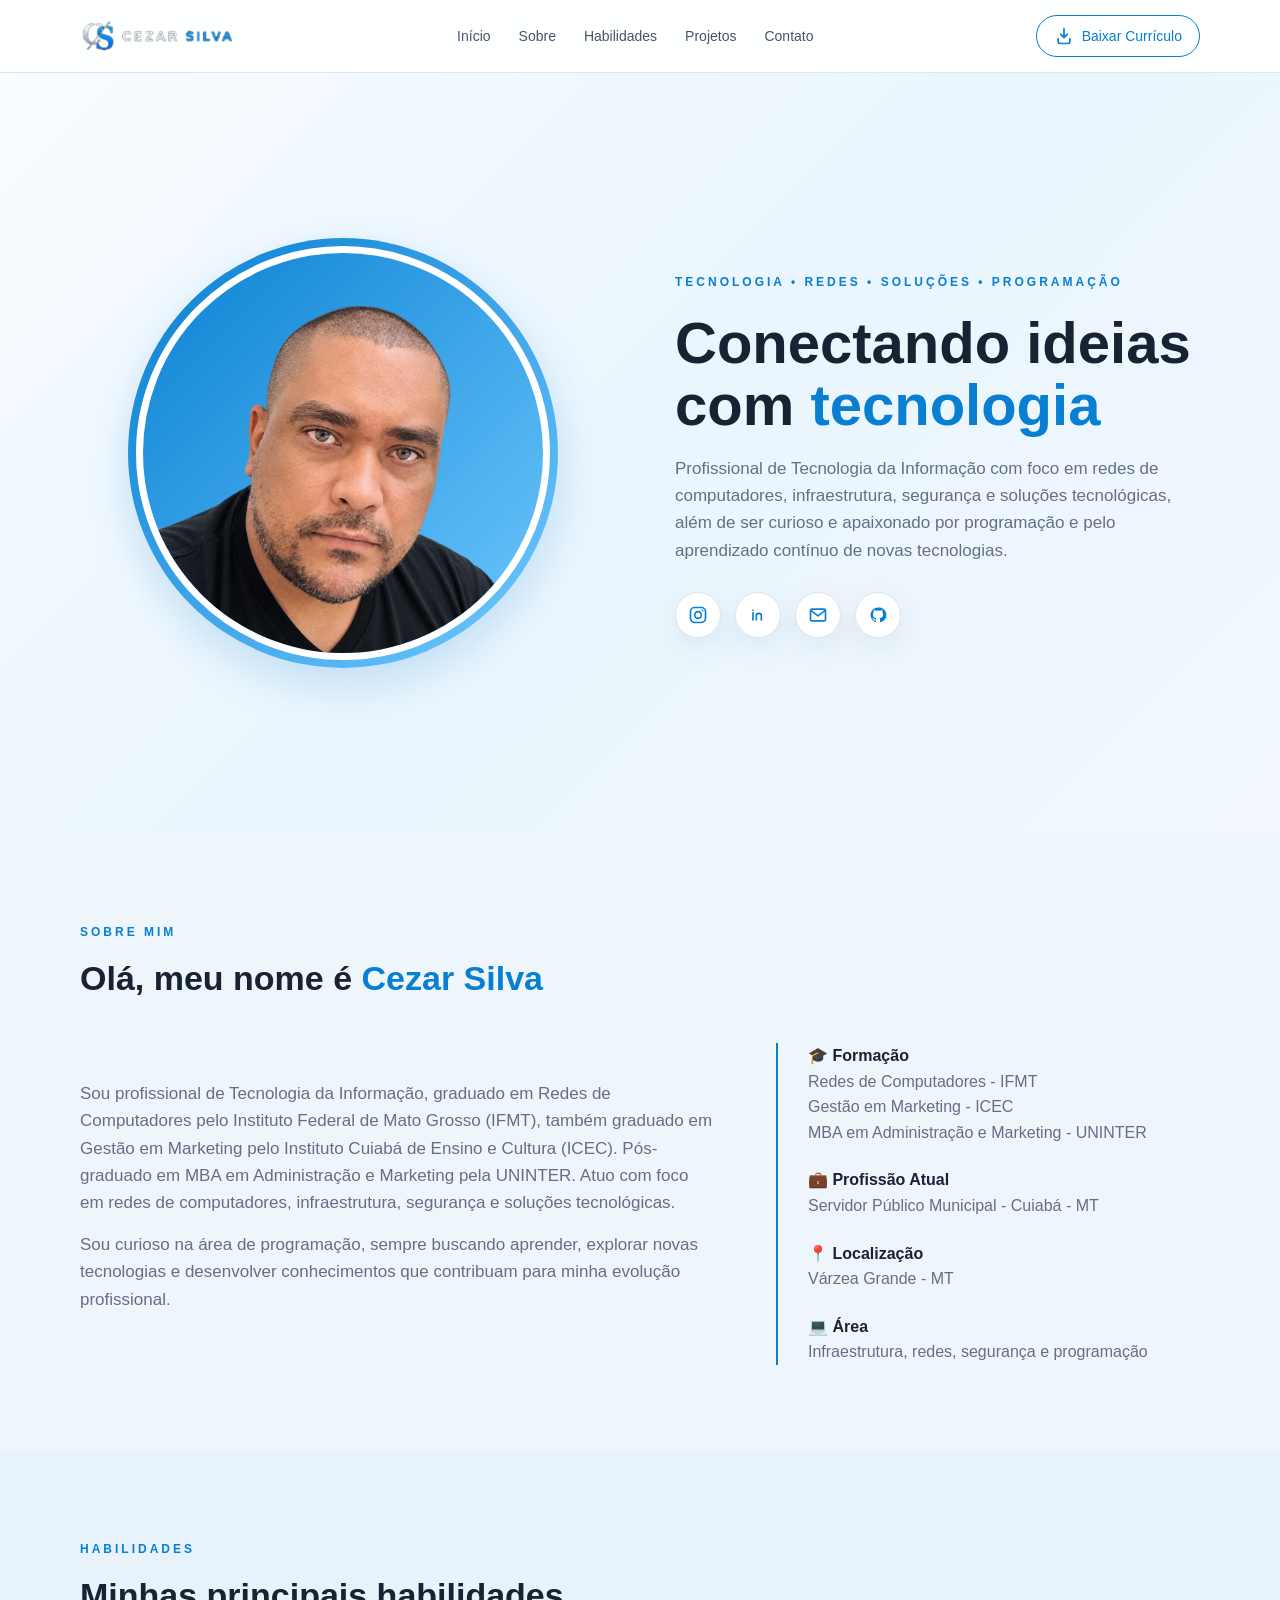
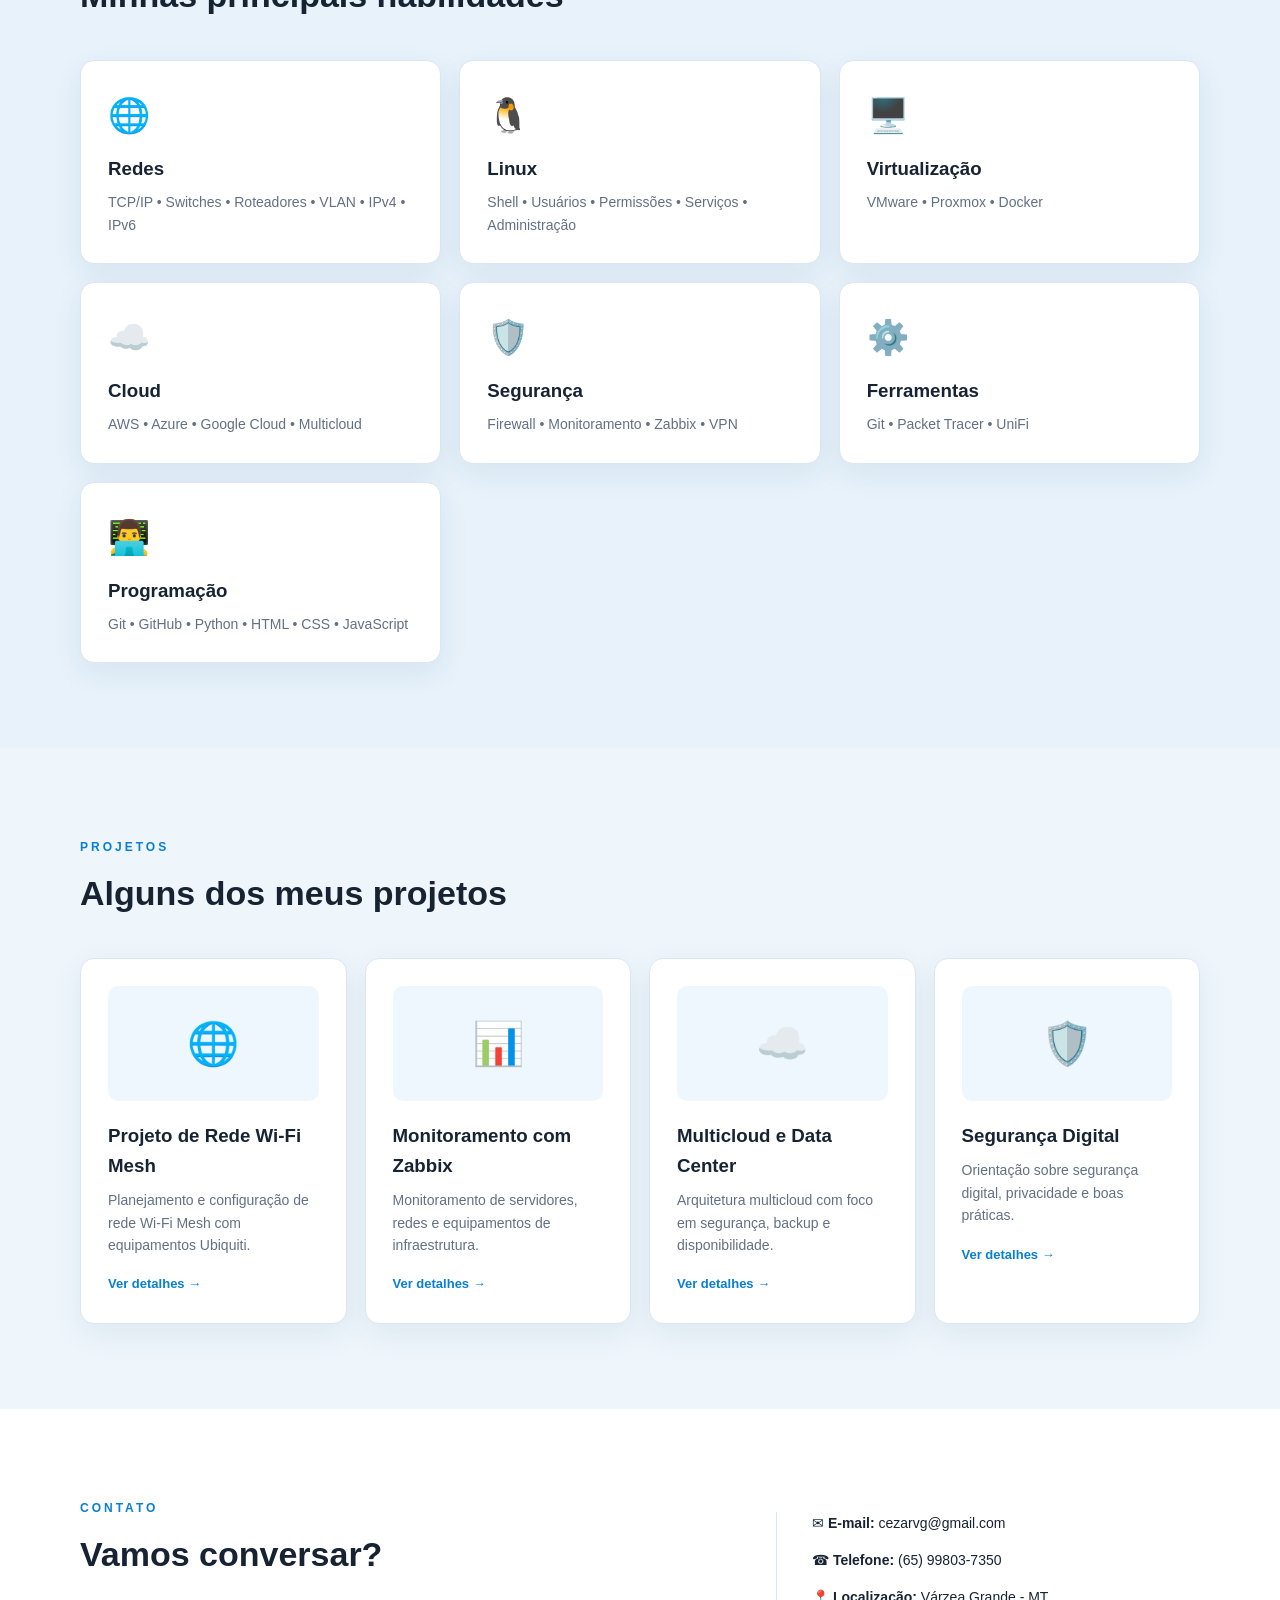
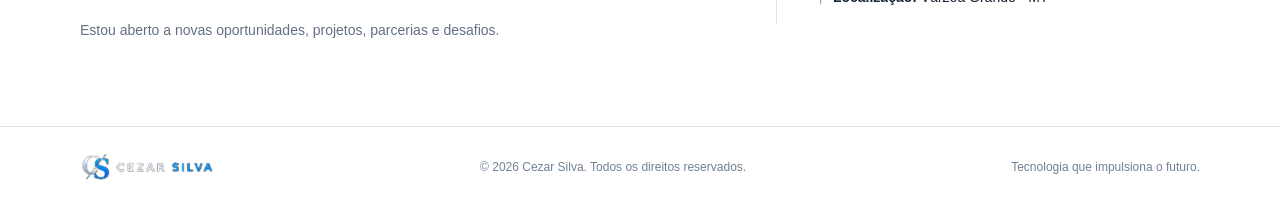
==== commit 46d62bb1: "Meu portifolio8" ====
--- a/index.html
+++ b/index.html
@@ -10,682 +10,533 @@
     <!-- CSS -->
     <link rel="stylesheet" href="css/style.css">
 
-    <!-- Font Awesome -->
-    <link rel="stylesheet"
-          href="https://cdnjs.cloudflare.com/ajax/libs/font-awesome/6.5.2/css/all.min.css">
+    <!-- Ícones SVG -->
+    <style>
+        .icon {
+            width: 20px;
+            height: 20px;
+            display: block;
+            flex-shrink: 0;
+        }
+
+        .btn {
+            display: inline-flex;
+            align-items: center;
+            justify-content: center;
+            gap: 8px;
+        }
+    </style>
 </head>
 
 <body>
 
-<header>
-
-    <div class="container nav">
-
-        <!-- LOGO -->
-        <a href="#inicio" class="logo">
+    <!-- =====================================================
+         HEADER
+    ====================================================== -->
+    <header>
+
+        <div class="container nav">
+
+            <!-- LOGO -->
+            <a href="#inicio" class="logo">
+                <img src="logo.png" alt="Cezar Silva">
+            </a>
+
+            <!-- MENU -->
+            <nav>
+                <a href="#inicio">Início</a>
+                <a href="#sobre">Sobre</a>
+                <a href="#habilidades">Habilidades</a>
+                <a href="#projetos">Projetos</a>
+                <a href="#contato">Contato</a>
+            </nav>
+
+            <!-- CURRÍCULO -->
+            <a href="curriculo.pdf"
+               class="btn"
+               download="curriculo.pdf">
+
+                <!-- Ícone de Download -->
+                <svg class="icon" viewBox="0 0 24 24" aria-hidden="true">
+                    <path d="M12 3v11m0 0 4-4m-4 4-4-4M5 15v4a2 2 0 0 0 2 2h10a2 2 0 0 0 2-2v-4"
+                        fill="none"
+                        stroke="currentColor"
+                        stroke-width="2"
+                        stroke-linecap="round"
+                        stroke-linejoin="round" />
+                </svg>
+
+                Baixar Currículo
+            </a>
+
+        </div>
+
+    </header>
+
+
+    <main>
+
+        <!-- =====================================================
+             INÍCIO
+        ====================================================== -->
+        <section class="hero" id="inicio">
+
+            <div class="container hero-grid">
+
+                <!-- FOTO -->
+                <div class="photo">
+                    <img src="perfil.png" alt="Cezar Silva">
+                </div>
+
+                <!-- TEXTO -->
+                <div class="hero-text">
+
+                    <span class="tag">
+                        TECNOLOGIA • REDES • SOLUÇÕES • PROGRAMAÇÃO
+                    </span>
+
+                    <h1>
+                        Conectando ideias<br>
+                        com <strong>tecnologia</strong>
+                    </h1>
+
+                    <p>
+                        Profissional de Tecnologia da Informação com foco em
+                        redes de computadores, infraestrutura, segurança e
+                        soluções tecnológicas, além de ser curioso e apaixonado
+                        por programação e pelo aprendizado contínuo de novas
+                        tecnologias.
+                    </p>
+
+
+                    <!-- REDES SOCIAIS -->
+                    <div class="social">
+
+                        <!-- INSTAGRAM -->
+                        <a href="https://www.instagram.com/cezarsillva/"
+                           target="_blank"
+                           rel="noopener noreferrer"
+                           title="Instagram"
+                           aria-label="Instagram">
+
+                            <svg class="icon" viewBox="0 0 24 24" aria-hidden="true">
+                                <rect x="3"
+                                      y="3"
+                                      width="18"
+                                      height="18"
+                                      rx="5"
+                                      fill="none"
+                                      stroke="currentColor"
+                                      stroke-width="2" />
+
+                                <circle cx="12"
+                                        cy="12"
+                                        r="4"
+                                        fill="none"
+                                        stroke="currentColor"
+                                        stroke-width="2" />
+
+                                <circle cx="17.5"
+                                        cy="6.5"
+                                        r="1"
+                                        fill="currentColor" />
+                            </svg>
+
+                        </a>
+
+
+                        <!-- LINKEDIN -->
+                        <a href="https://www.linkedin.com/in/cezarsillva/"
+                           target="_blank"
+                           rel="noopener noreferrer"
+                           title="LinkedIn"
+                           aria-label="LinkedIn">
+
+                            <svg class="icon" viewBox="0 0 24 24" aria-hidden="true">
+                                <path d="M6 9v9M6 6.2v.1M10 18v-5a3 3 0 0 1 6 0v5M10 11v7"
+                                      fill="none"
+                                      stroke="currentColor"
+                                      stroke-width="2"
+                                      stroke-linecap="round"
+                                      stroke-linejoin="round" />
+                            </svg>
+
+                        </a>
+
+
+                        <!-- E-MAIL -->
+                        <a href="mailto:cezarvg@gmail.com"
+                           title="Enviar e-mail"
+                           aria-label="Enviar e-mail">
+
+                            <svg class="icon" viewBox="0 0 24 24" aria-hidden="true">
+                                <rect x="3"
+                                      y="5"
+                                      width="18"
+                                      height="14"
+                                      rx="2"
+                                      fill="none"
+                                      stroke="currentColor"
+                                      stroke-width="2" />
+
+                                <path d="m4 7 8 6 8-6"
+                                      fill="none"
+                                      stroke="currentColor"
+                                      stroke-width="2"
+                                      stroke-linecap="round"
+                                      stroke-linejoin="round" />
+                            </svg>
+
+                        </a>
+
+
+                        <!-- GITHUB -->
+                        <a href="https://github.com/cezarsillva"
+                           target="_blank"
+                           rel="noopener noreferrer"
+                           title="GitHub"
+                           aria-label="GitHub">
+
+                            <svg class="icon" viewBox="0 0 24 24" aria-hidden="true">
+                                <path d="M12 3a9 9 0 0 0-3 17.49c.47.09.65-.2.65-.45v-1.57c-2.65.58-3.21-1.13-3.21-1.13-.43-1.1-1.06-1.4-1.06-1.4-.87-.6.07-.59.07-.59.96.07 1.47.99 1.47.99.86 1.47 2.25 1.05 2.8.8.09-.62.34-1.05.61-1.29-2.12-.24-4.35-1.06-4.35-4.72 0-1.04.37-1.89.99-2.56-.1-.24-.43-1.21.09-2.52 0 0 .81-.26 2.64.98A9.2 9.2 0 0 1 12 6.74c.82 0 1.65.11 2.42.33 1.83-1.24 2.64-.98 2.64-.98.52 1.31.19 2.28.09 2.52.62.67.99 1.52.99 2.56 0 3.67-2.23 4.48-4.36 4.72.35.3.65.87.65 1.76v2.61c0 .25.17.54.66.45A9 9 0 0 0 12 3Z"
+                                      fill="currentColor" />
+                            </svg>
+
+                        </a>
+
+                    </div>
+
+                </div>
+
+            </div>
+
+        </section>
+
+
+        <!-- =====================================================
+             SOBRE
+        ====================================================== -->
+        <section id="sobre">
+
+            <div class="container">
+
+                <div class="section-title">
+
+                    <span>SOBRE MIM</span>
+
+                    <h2>
+                        Olá, meu nome é
+                        <strong>Cezar Silva</strong>
+                    </h2>
+
+                </div>
+
+
+                <div class="about">
+
+                    <div>
+
+                        <p>
+                            Sou profissional de Tecnologia da Informação,
+                            graduado em Redes de Computadores pelo Instituto
+                            Federal de Mato Grosso (IFMT), também graduado em Gestão
+                            em Marketing pelo Instituto Cuiabá de Ensino e
+                            Cultura (ICEC). Pós-graduado em MBA em Administração
+                            e Marketing pela UNINTER. Atuo com foco em redes de
+                            computadores, infraestrutura, segurança e soluções
+                            tecnológicas.
+                        </p>
+
+                        <p>
+                            Sou curioso na área de programação, sempre buscando
+                            aprender, explorar novas tecnologias e desenvolver
+                            conhecimentos que contribuam para minha evolução
+                            profissional.
+                        </p>
+
+                    </div>
+
+
+                    <div class="info">
+
+                        <div>
+                            <b>🎓 Formação</b>
+
+                            <span>
+                                Redes de Computadores - IFMT<br>
+                                Gestão em Marketing - ICEC<br>
+                                MBA em Administração e Marketing - UNINTER
+                            </span>
+                        </div>
+
+
+                        <div>
+                            <b>💼 Profissão Atual</b>
+
+                            <span>
+                                Servidor Público Municipal - Cuiabá - MT
+                            </span>
+                        </div>
+
+
+                        <div>
+                            <b>📍 Localização</b>
+
+                            <span>
+                                Várzea Grande - MT
+                            </span>
+                        </div>
+
+
+                        <div>
+                            <b>💻 Área</b>
+
+                            <span>
+                                Infraestrutura, redes, segurança e programação
+                            </span>
+                        </div>
+
+                    </div>
+
+                </div>
+
+            </div>
+
+        </section>
+
+
+        <!-- =====================================================
+             HABILIDADES
+        ====================================================== -->
+        <section id="habilidades" class="soft">
+
+            <div class="container">
+
+                <div class="section-title">
+
+                    <span>HABILIDADES</span>
+
+                    <h2>
+                        Minhas principais habilidades
+                    </h2>
+
+                </div>
+
+
+                <div class="cards">
+
+                    <article>
+                        <div>🌐</div>
+                        <h3>Redes</h3>
+                        <p>TCP/IP • Switches • Roteadores • VLAN • IPv4 • IPv6</p>
+                    </article>
+
+                    <article>
+                        <div>🐧</div>
+                        <h3>Linux</h3>
+                        <p>Shell • Usuários • Permissões • Serviços • Administração</p>
+                    </article>
+
+                    <article>
+                        <div>🖥️</div>
+                        <h3>Virtualização</h3>
+                        <p>VMware • Proxmox • Docker</p>
+                    </article>
+
+                    <article>
+                        <div>☁️</div>
+                        <h3>Cloud</h3>
+                        <p>AWS • Azure • Google Cloud • Multicloud</p>
+                    </article>
+
+                    <article>
+                        <div>🛡️</div>
+                        <h3>Segurança</h3>
+                        <p>Firewall • Monitoramento • Zabbix • VPN</p>
+                    </article>
+
+                    <article>
+                        <div>⚙️</div>
+                        <h3>Ferramentas</h3>
+                        <p>Git • Packet Tracer • UniFi</p>
+                    </article>
+
+                    <article>
+                        <div>👨‍💻</div>
+                        <h3>Programação</h3>
+                        <p>Git • GitHub • Python • HTML • CSS • JavaScript</p>
+                    </article>
+
+                </div>
+
+            </div>
+
+        </section>
+
+
+        <!-- =====================================================
+             PROJETOS
+        ====================================================== -->
+        <section id="projetos">
+
+            <div class="container">
+
+                <div class="section-title">
+
+                    <span>PROJETOS</span>
+
+                    <h2>
+                        Alguns dos meus projetos
+                    </h2>
+
+                </div>
+
+
+                <div class="projects">
+
+                    <article>
+
+                        <div class="project-icon">🌐</div>
+
+                        <h3>Projeto de Rede Wi-Fi Mesh</h3>
+
+                        <p>
+                            Planejamento e configuração de rede Wi-Fi Mesh
+                            com equipamentos Ubiquiti.
+                        </p>
+
+                        <a href="#">Ver detalhes →</a>
+
+                    </article>
+
+
+                    <article>
+
+                        <div class="project-icon">📊</div>
+
+                        <h3>Monitoramento com Zabbix</h3>
+
+                        <p>
+                            Monitoramento de servidores, redes e equipamentos
+                            de infraestrutura.
+                        </p>
+
+                        <a href="#">Ver detalhes →</a>
+
+                    </article>
+
+
+                    <article>
+
+                        <div class="project-icon">☁️</div>
+
+                        <h3>Multicloud e Data Center</h3>
+
+                        <p>
+                            Arquitetura multicloud com foco em segurança,
+                            backup e disponibilidade.
+                        </p>
+
+                        <a href="#">Ver detalhes →</a>
+
+                    </article>
+
+
+                    <article>
+
+                        <div class="project-icon">🛡️</div>
+
+                        <h3>Segurança Digital</h3>
+
+                        <p>
+                            Orientação sobre segurança digital, privacidade
+                            e boas práticas.
+                        </p>
+
+                        <a href="#">Ver detalhes →</a>
+
+                    </article>
+
+                </div>
+
+            </div>
+
+        </section>
+
+
+        <!-- =====================================================
+             CONTATO
+        ====================================================== -->
+        <section id="contato" class="contact">
+
+            <div class="container contact-grid">
+
+                <div>
+
+                    <div class="section-title">
+
+                        <span>CONTATO</span>
+
+                        <h2>
+                            Vamos conversar?
+                        </h2>
+
+                    </div>
+
+                    <p>
+                        Estou aberto a novas oportunidades, projetos,
+                        parcerias e desafios.
+                    </p>
+
+                </div>
+
+
+                <div class="contact-info">
+
+                    <p>
+                        ✉ <b>E-mail:</b>
+                        cezarvg@gmail.com
+                    </p>
+
+                    <p>
+                        ☎ <b>Telefone:</b>
+                        (65) 99803-7350
+                    </p>
+
+                    <p>
+                        📍 <b>Localização:</b>
+                        Várzea Grande - MT
+                    </p>
+
+                </div>
+
+            </div>
+
+        </section>
+
+    </main>
+
+
+    <!-- =====================================================
+         RODAPÉ
+    ====================================================== -->
+    <footer>
+
+        <div class="container footer">
+
             <img src="logo.png" alt="Cezar Silva">
-        </a>
-
-
-        <!-- MENU -->
-        <nav>
-
-            <a href="#inicio">Início</a>
-
-            <a href="#sobre">Sobre</a>
-
-            <a href="#habilidades">Habilidades</a>
-
-            <a href="#projetos">Projetos</a>
-
-            <a href="#contato">Contato</a>
-
-        </nav>
-
-
-        <!-- CURRÍCULO -->
-        <a href="curriculo.pdf"
-           class="btn"
-           download="Cezar-Silva-Curriculo.pdf">
-
-            <i class="fa-solid fa-download"></i>
-            Baixar Currículo
-
-        </a>
-
-    </div>
-
-</header>
-
-
-<main>
-
-
-    <!-- =====================================================
-         INÍCIO
-    ====================================================== -->
-
-    <section class="hero" id="inicio">
-
-        <div class="container hero-grid">
-
-
-            <!-- FOTO -->
-            <div class="photo">
-
-                <img src="perfil.png"
-                     alt="Cezar Silva">
-
-            </div>
-
-
-            <!-- TEXTO -->
-            <div class="hero-text">
-
-
-                <span class="tag">
-
-                    TECNOLOGIA • REDES • SOLUÇÕES • PROGRAMAÇÃO
-
-                </span>
-
-
-                <h1>
-
-                    Conectando ideias<br>
-
-                    com <strong>tecnologia</strong>
-
-                </h1>
-
-
-                <p>
-
-                    Profissional de Tecnologia da Informação com foco em
-                    redes de computadores, infraestrutura, segurança e
-                    soluções tecnológicas, além de ser curioso e apaixonado
-                    por programação e pelo aprendizado contínuo de novas
-                    tecnologias.
-
-                </p>
-
-
-                <!-- REDES SOCIAIS -->
-
-                <div class="social">
-
-
-                    <!-- INSTAGRAM -->
-
-                    <a href="https://www.instagram.com/cezarsillva/"
-                       target="_blank"
-                       rel="noopener noreferrer"
-                       title="Instagram"
-                       aria-label="Instagram">
-
-                        <i class="fa-brands fa-instagram"></i>
-
-                    </a>
-
-
-                    <!-- LINKEDIN -->
-
-                    <a href="https://www.linkedin.com/in/cezarsillva/"
-                       target="_blank"
-                       rel="noopener noreferrer"
-                       title="LinkedIn"
-                       aria-label="LinkedIn">
-
-                        <i class="fa-brands fa-linkedin-in"></i>
-
-                    </a>
-
-
-                    <!-- E-MAIL -->
-
-                    <a href="mailto:cezarvg@gmail.com"
-                       title="Enviar e-mail"
-                       aria-label="Enviar e-mail">
-
-                        <i class="fa-solid fa-envelope"></i>
-
-                    </a>
-
-
-                    <!-- GITHUB -->
-
-                    <a href="https://github.com/cezarsillva"
-                       target="_blank"
-                       rel="noopener noreferrer"
-                       title="GitHub"
-                       aria-label="GitHub">
-
-                        <i class="fa-brands fa-github"></i>
-
-                    </a>
-
-
-                </div>
-
-            </div>
+
+            <span>
+                © 2026 Cezar Silva. Todos os direitos reservados.
+            </span>
+
+            <span>
+                Tecnologia que impulsiona o futuro.
+            </span>
 
         </div>
 
-    </section>
-
-
-
-    <!-- =====================================================
-         SOBRE
-    ====================================================== -->
-
-    <section id="sobre">
-
-        <div class="container">
-
-
-            <div class="section-title">
-
-                <span>SOBRE MIM</span>
-
-                <h2>
-
-                    Olá, meu nome é
-                    <strong>Cezar Silva</strong>
-
-                </h2>
-
-            </div>
-
-
-            <div class="about">
-
-
-                <div>
-
-                    <p>
-
-                        Sou profissional de Tecnologia da Informação,
-                        graduado em Redes de Computadores pelo Instituto
-                        Federal de Mato Grosso (IFMT), também graduado em Gestão
-                        em Marketing pelo Instituto Cuiabá de Ensino e
-                        Cultura (ICEC). Pós-graduado em MBA em Administração
-                        e Marketing pela UNINTER. Atuo com foco em redes de
-                        computadores, infraestrutura, segurança e soluções
-                        tecnológicas.
-
-                    </p>
-
-
-                    <p>
-
-                        Sou curioso na área de programação, sempre buscando
-                        aprender, explorar novas tecnologias e desenvolver
-                        conhecimentos que contribuam para minha evolução
-                        profissional.
-
-                    </p>
-
-                </div>
-
-
-                <div class="info">
-
-
-                    <div>
-
-                        <b>🎓 Formação</b>
-
-                        <span>
-
-                            Redes de Computadores - IFMT<br>
-
-                            Gestão em Marketing - ICEC<br>
-
-                            MBA em Administração e Marketing - UNINTER
-
-                        </span>
-
-                    </div>
-
-
-                    <div>
-
-                        <b>💼 Profissão Atual</b>
-
-                        <span>
-
-                            Servidor Público Municipal - Cuiabá - MT
-
-                        </span>
-
-                    </div>
-
-
-                    <div>
-
-                        <b>📍 Localização</b>
-
-                        <span>
-
-                            Várzea Grande - MT
-
-                        </span>
-
-                    </div>
-
-
-                    <div>
-
-                        <b>💻 Área</b>
-
-                        <span>
-
-                            Infraestrutura, redes, segurança e programação
-
-                        </span>
-
-                    </div>
-
-
-                </div>
-
-            </div>
-
-        </div>
-
-    </section>
-
-
-
-    <!-- =====================================================
-         HABILIDADES
-    ====================================================== -->
-
-    <section id="habilidades" class="soft">
-
-        <div class="container">
-
-
-            <div class="section-title">
-
-                <span>HABILIDADES</span>
-
-                <h2>
-
-                    Minhas principais habilidades
-
-                </h2>
-
-            </div>
-
-
-            <div class="cards">
-
-
-                <article>
-
-                    <div>🌐</div>
-
-                    <h3>Redes</h3>
-
-                    <p>
-
-                        TCP/IP • Switches • Roteadores • VLAN • IPv4 • IPv6
-
-                    </p>
-
-                </article>
-
-
-                <article>
-
-                    <div>🐧</div>
-
-                    <h3>Linux</h3>
-
-                    <p>
-
-                        Shell • Usuários • Permissões • Serviços • Administração
-
-                    </p>
-
-                </article>
-
-
-                <article>
-
-                    <div>🖥️</div>
-
-                    <h3>Virtualização</h3>
-
-                    <p>
-
-                        VMware • Proxmox • Docker
-
-                    </p>
-
-                </article>
-
-
-                <article>
-
-                    <div>☁️</div>
-
-                    <h3>Cloud</h3>
-
-                    <p>
-
-                        AWS • Azure • Google Cloud • Multicloud
-
-                    </p>
-
-                </article>
-
-
-                <article>
-
-                    <div>🛡️</div>
-
-                    <h3>Segurança</h3>
-
-                    <p>
-
-                        Firewall • Monitoramento • Zabbix • VPN
-
-                    </p>
-
-                </article>
-
-
-                <article>
-
-                    <div>⚙️</div>
-
-                    <h3>Ferramentas</h3>
-
-                    <p>
-
-                        Git • Packet Tracer • UniFi
-
-                    </p>
-
-                </article>
-
-
-                <article>
-
-                    <div>👨‍💻</div>
-
-                    <h3>Programação</h3>
-
-                    <p>
-
-                        Git • GitHub • Python • HTML • CSS • JavaScript
-
-                    </p>
-
-                </article>
-
-
-            </div>
-
-        </div>
-
-    </section>
-
-
-
-    <!-- =====================================================
-         PROJETOS
-    ====================================================== -->
-
-    <section id="projetos">
-
-        <div class="container">
-
-
-            <div class="section-title">
-
-                <span>PROJETOS</span>
-
-                <h2>
-
-                    Alguns dos meus projetos
-
-                </h2>
-
-            </div>
-
-
-            <div class="projects">
-
-
-                <article>
-
-                    <div class="project-icon">🌐</div>
-
-                    <h3>
-
-                        Projeto de Rede Wi-Fi Mesh
-
-                    </h3>
-
-                    <p>
-
-                        Planejamento e configuração de rede Wi-Fi Mesh
-                        com equipamentos Ubiquiti.
-
-                    </p>
-
-                    <a href="#">
-
-                        Ver detalhes →
-
-                    </a>
-
-                </article>
-
-
-                <article>
-
-                    <div class="project-icon">📊</div>
-
-                    <h3>
-
-                        Monitoramento com Zabbix
-
-                    </h3>
-
-                    <p>
-
-                        Monitoramento de servidores, redes e equipamentos
-                        de infraestrutura.
-
-                    </p>
-
-                    <a href="#">
-
-                        Ver detalhes →
-
-                    </a>
-
-                </article>
-
-
-                <article>
-
-                    <div class="project-icon">☁️</div>
-
-                    <h3>
-
-                        Multicloud e Data Center
-
-                    </h3>
-
-                    <p>
-
-                        Arquitetura multicloud com foco em segurança,
-                        backup e disponibilidade.
-
-                    </p>
-
-                    <a href="#">
-
-                        Ver detalhes →
-
-                    </a>
-
-                </article>
-
-
-                <article>
-
-                    <div class="project-icon">🛡️</div>
-
-                    <h3>
-
-                        Segurança Digital
-
-                    </h3>
-
-                    <p>
-
-                        Orientação sobre segurança digital, privacidade
-                        e boas práticas.
-
-                    </p>
-
-                    <a href="#">
-
-                        Ver detalhes →
-
-                    </a>
-
-                </article>
-
-
-            </div>
-
-        </div>
-
-    </section>
-
-
-
-    <!-- =====================================================
-         CONTATO
-    ====================================================== -->
-
-    <section id="contato" class="contact">
-
-        <div class="container contact-grid">
-
-
-            <div>
-
-                <div class="section-title">
-
-                    <span>CONTATO</span>
-
-                    <h2>
-
-                        Vamos conversar?
-
-                    </h2>
-
-                </div>
-
-
-                <p>
-
-                    Estou aberto a novas oportunidades, projetos,
-                    parcerias e desafios.
-
-                </p>
-
-            </div>
-
-
-            <div class="contact-info">
-
-
-                <p>
-
-                    ✉
-
-                    <b>E-mail:</b>
-
-                    cezarvg@gmail.com
-
-                </p>
-
-
-                <p>
-
-                    ☎
-
-                    <b>Telefone:</b>
-
-                    (65) 99803-7350
-
-                </p>
-
-
-                <p>
-
-                    📍
-
-                    <b>Localização:</b>
-
-                    Várzea Grande - MT
-
-                </p>
-
-
-            </div>
-
-
-        </div>
-
-    </section>
-
-
-</main>
-
-
-
-<!-- =====================================================
-     RODAPÉ
-====================================================== -->
-
-<footer>
-
-    <div class="container footer">
-
-
-        <img src="logo.png"
-             alt="Cezar Silva">
-
-
-        <span>
-
-            © 2026 Cezar Silva. Todos os direitos reservados.
-
-        </span>
-
-
-        <span>
-
-            Tecnologia que impulsiona o futuro.
-
-        </span>
-
-
-    </div>
-
-</footer>
-
+    </footer>
 
 </body>
 
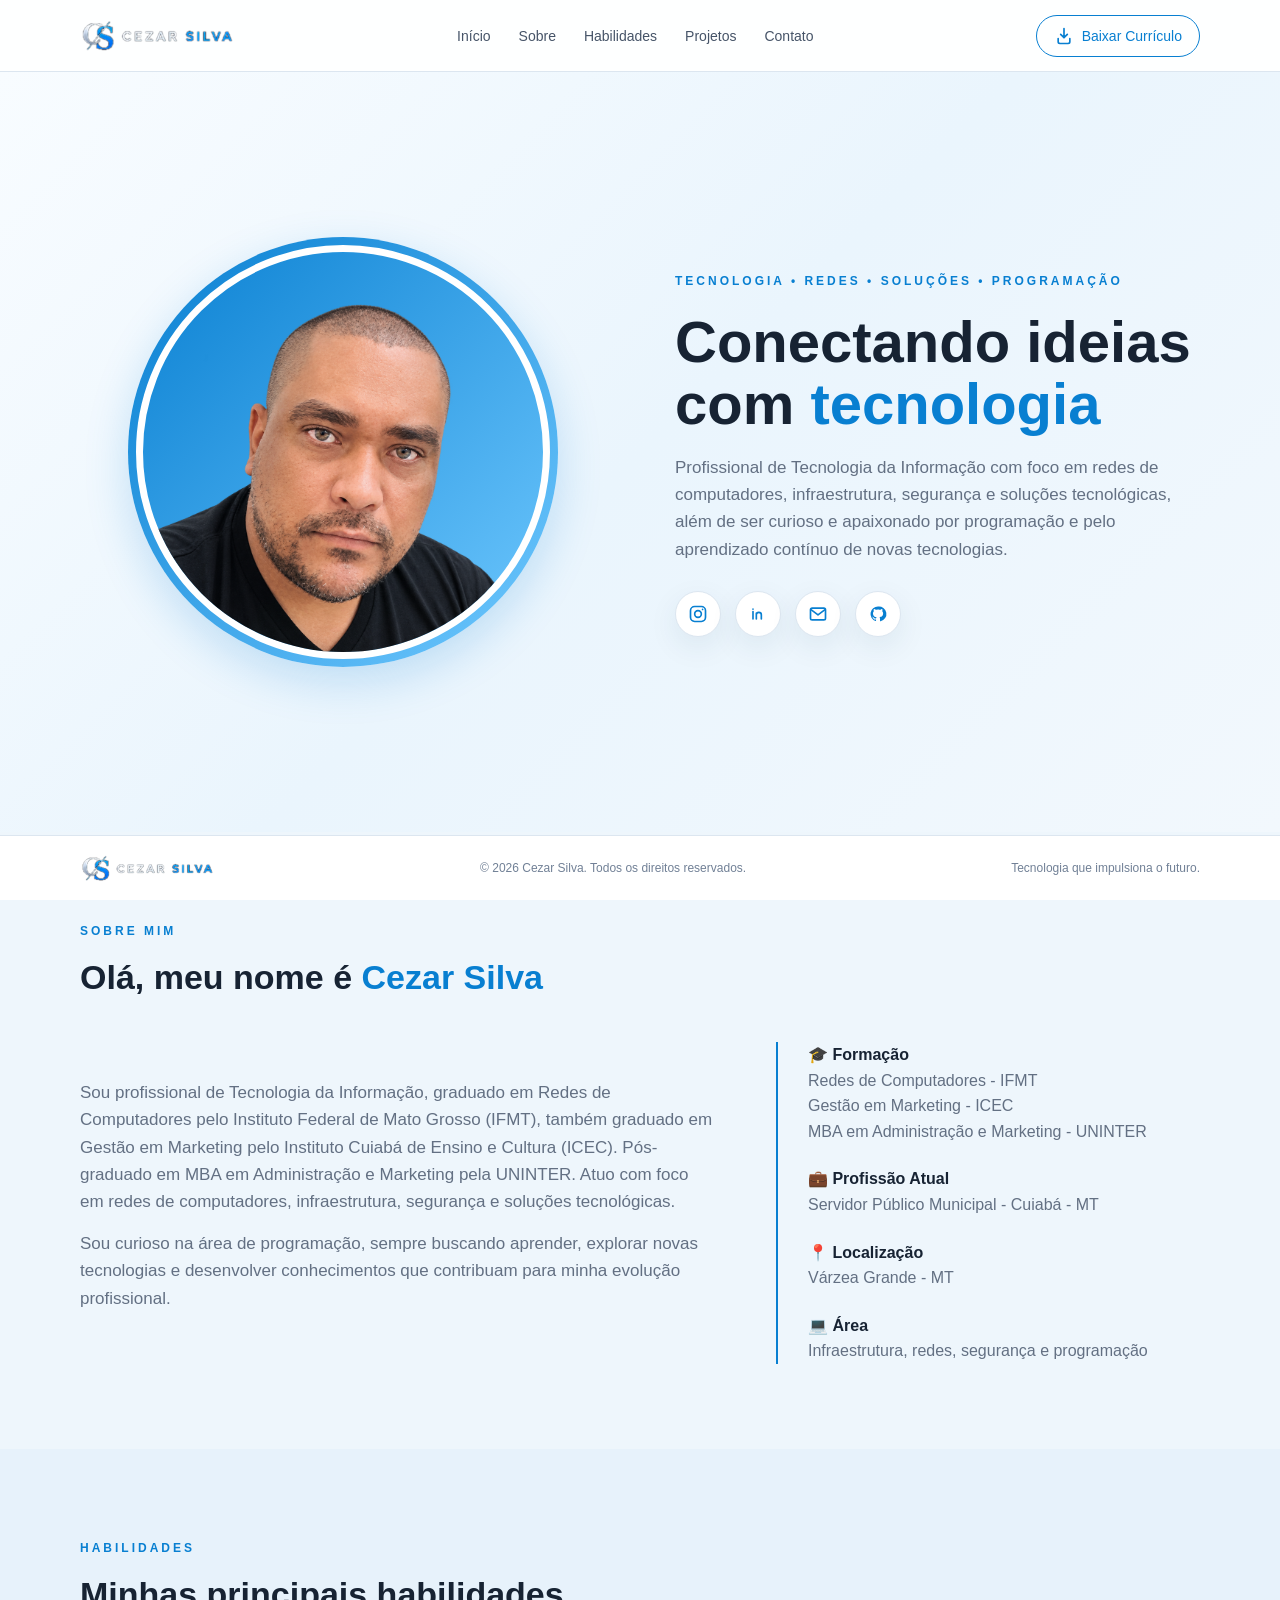
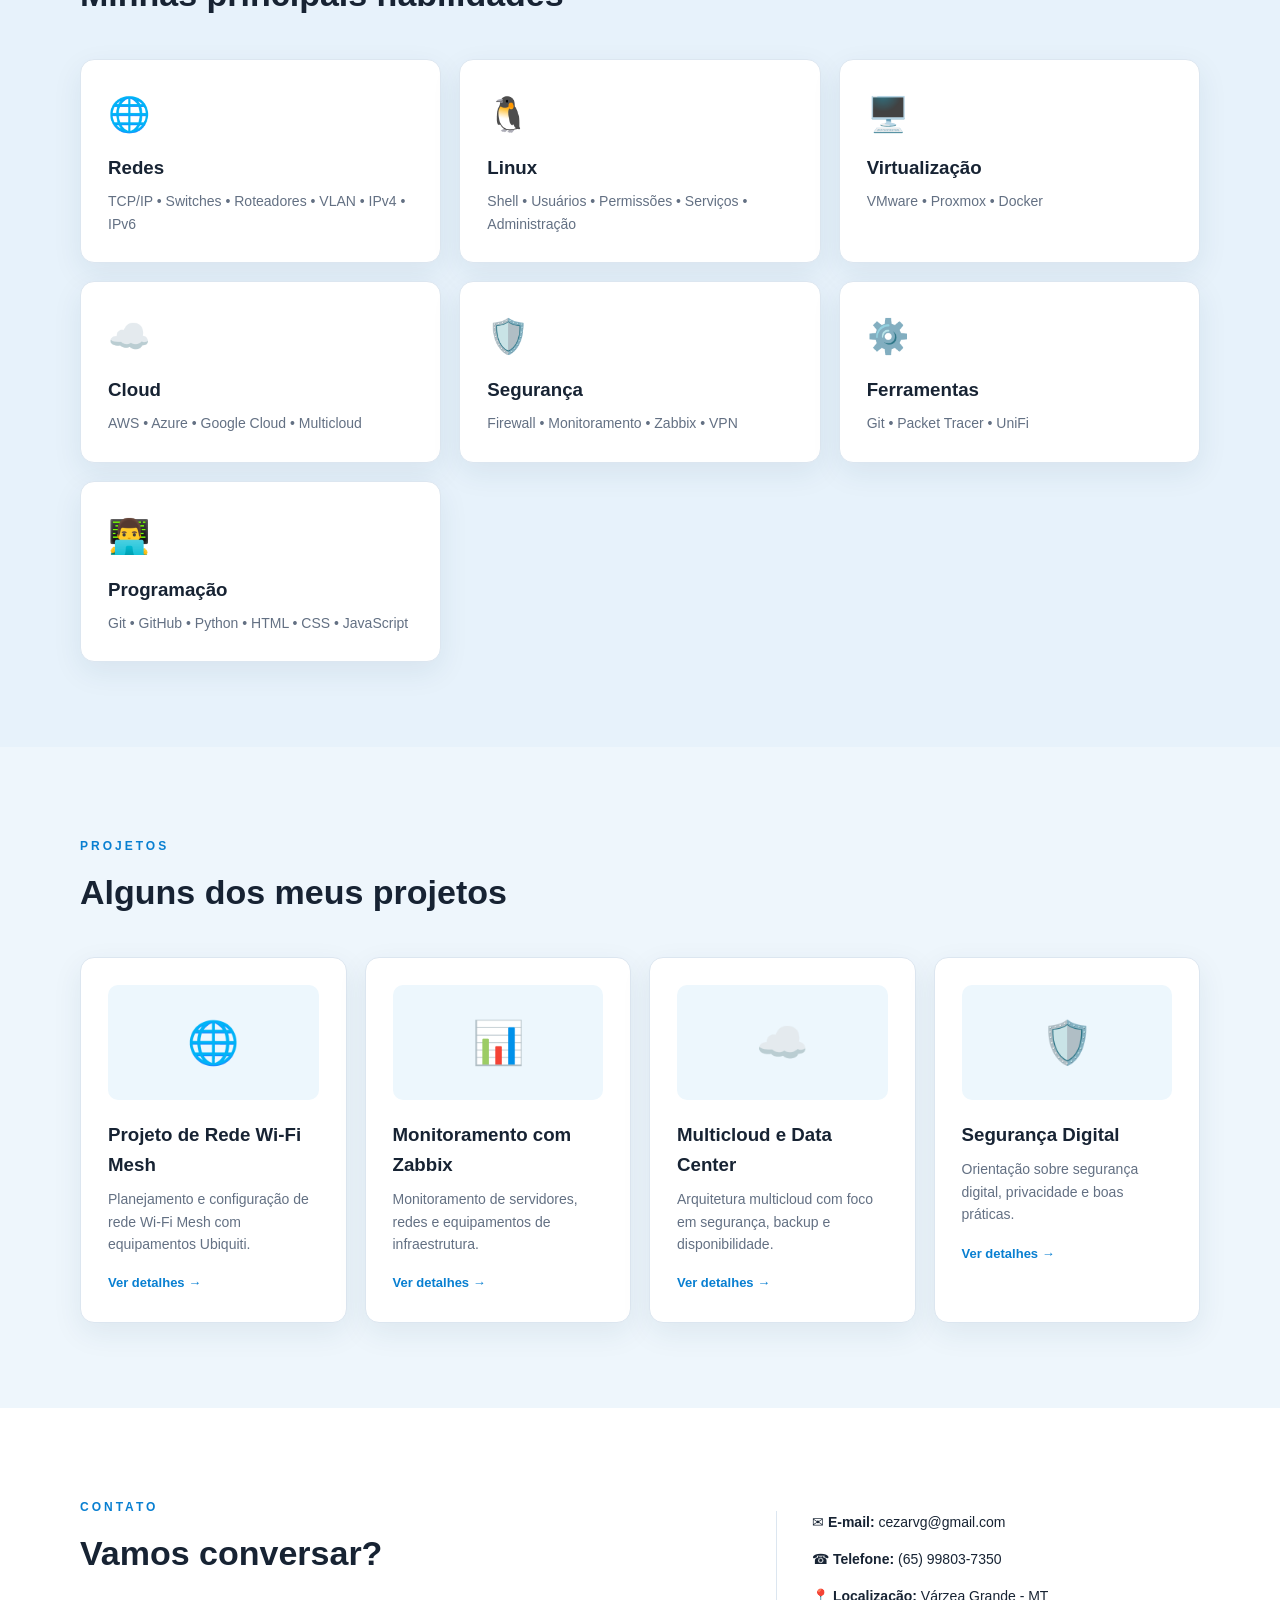
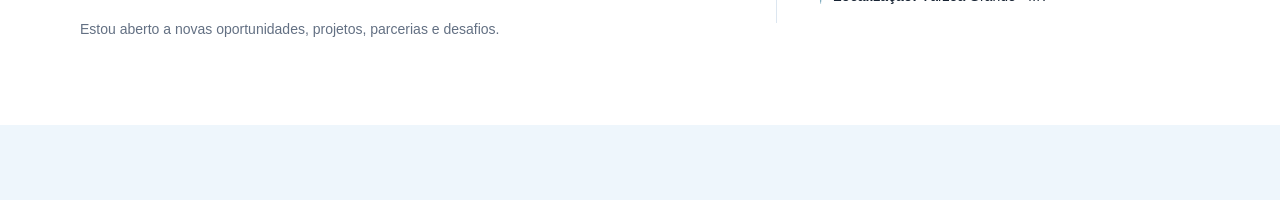
==== commit 658af3e5: "Meu portifolio9" ====
--- a/index.html
+++ b/index.html
@@ -405,7 +405,7 @@
                             com equipamentos Ubiquiti.
                         </p>
 
-                        <a href="#">Ver detalhes →</a>
+                        <a href="projetos/wifi-mesh.html">Ver detalhes →</a>
 
                     </article>
 
@@ -421,7 +421,7 @@
                             de infraestrutura.
                         </p>
 
-                        <a href="#">Ver detalhes →</a>
+                        <a href="projetos/zabbix.html">Ver detalhes →</a>
 
                     </article>
 
@@ -437,7 +437,7 @@
                             backup e disponibilidade.
                         </p>
 
-                        <a href="#">Ver detalhes →</a>
+                        <a href="projetos/multicloud.html">Ver detalhes →</a>
 
                     </article>
 
@@ -453,7 +453,7 @@
                             e boas práticas.
                         </p>
 
-                        <a href="#">Ver detalhes →</a>
+                        <a href="projetos/seguranca-digital.html">Ver detalhes →</a>
 
                     </article>
 
--- a/css/style.css
+++ b/css/style.css
@@ -3,61 +3,114 @@
    ========================================= */
 
 :root {
+
     --primary: #087fd1;
+
     --primary-dark: #0564a8;
 
     --text: #172333;
+
     --muted: #637083;
 
-    /* FUNDO PRINCIPAL ATUALIZADO */
+    /* FUNDO PRINCIPAL */
     --background: #eef6fc;
 
     --white: #ffffff;
 
     --border: #dce6f0;
 
-    /* FUNDO SUAVE ATUALIZADO */
+    /* FUNDO SUAVE */
     --soft: #e7f2fb;
 
     --shadow: 0 10px 30px rgba(24, 61, 94, .08);
 }
 
+
+/* =========================================
+   RESET
+   ========================================= */
+
 * {
+
     margin: 0;
+
     padding: 0;
+
     box-sizing: border-box;
 }
 
+
+/* =========================================
+   HTML
+   ========================================= */
+
 html {
+
     scroll-behavior: smooth;
 }
 
+
+/* =========================================
+   BODY
+   ========================================= */
+
 body {
+
     font-family: Arial, Helvetica, sans-serif;
+
     background: var(--background);
+
     color: var(--text);
+
     line-height: 1.6;
-}
+
+    /* Evita problemas com elementos fixos */
+    min-height: 100vh;
+}
+
+
+/* =========================================
+   LINKS
+   ========================================= */
 
 a {
+
     text-decoration: none;
+
     color: inherit;
 }
 
+
+/* =========================================
+   CONTAINER
+   ========================================= */
+
 .container {
+
     width: min(1120px, 90%);
+
     margin: auto;
 }
 
 
 /* =========================================
    HEADER
+   FIXO NO TOPO
    ========================================= */
 
 header {
-    position: sticky;
+
+    position: fixed;
+
     top: 0;
-    z-index: 10;
+
+    left: 0;
+
+    width: 100%;
+
+    height: 72px;
+
+    z-index: 9999;
 
     background: rgba(255, 255, 255, .94);
 
@@ -66,18 +119,33 @@
     backdrop-filter: blur(12px);
 }
 
+
+/* =========================================
+   NAVEGAÇÃO
+   ========================================= */
+
 .nav {
-    min-height: 72px;
+
+    height: 72px;
 
     display: flex;
+
     align-items: center;
+
     justify-content: space-between;
 
     gap: 25px;
 }
 
+
+/* =========================================
+   LOGO
+   ========================================= */
+
 .logo img {
+
     width: 155px;
+
     display: block;
 }
 
@@ -87,17 +155,25 @@
    ========================================= */
 
 nav {
+
     display: flex;
+
     gap: 28px;
 }
 
+
 nav a {
+
     color: #465468;
+
     font-size: 14px;
+
     transition: .2s;
 }
 
+
 nav a:hover {
+
     color: var(--primary);
 }
 
@@ -107,6 +183,7 @@
    ========================================= */
 
 .btn {
+
     border: 1px solid var(--primary);
 
     color: var(--primary);
@@ -120,29 +197,88 @@
     transition: .2s;
 }
 
+
 .btn:hover {
+
     background: var(--primary);
+
     color: white;
 }
 
 
 /* =========================================
+   CONTEÚDO PRINCIPAL
+   COMPENSA O HEADER E O FOOTER FIXOS
+   ========================================= */
+
+main {
+
+    padding-top: 72px;
+
+    padding-bottom: 75px;
+
+    min-height: 100vh;
+}
+
+
+/* =========================================
+   SEÇÕES
+   ========================================= */
+
+section {
+
+    padding: 85px 0;
+
+    scroll-margin-top: 72px;
+}
+
+
+.soft {
+
+    background: var(--soft);
+}
+
+
+.section-title {
+
+    margin-bottom: 38px;
+}
+
+
+.section-title h2 {
+
+    font-size: 34px;
+
+    margin-top: 7px;
+}
+
+
+/* =========================================
    HERO
    ========================================= */
 
 .hero {
+
     padding: 80px 0;
 
-    /* NOVO FUNDO AZUL CLARO */
+    /* FUNDO AZUL CLARO */
+
     background: linear-gradient(
+
         135deg,
+
         #f8fcff 0%,
+
         #eaf5fd 50%,
+
         #f2f8fd 100%
+
     );
 }
 
+
 .hero-grid {
+
     min-height: 600px;
 
     display: grid;
@@ -160,7 +296,9 @@
    ========================================= */
 
 .photo {
+
     width: 430px;
+
     height: 430px;
 
     margin: auto;
@@ -170,17 +308,25 @@
     border-radius: 50%;
 
     background: linear-gradient(
+
         135deg,
+
         #087fd1,
+
         #70c9ff
+
     );
 
     box-shadow:
+
         0 15px 45px rgba(8, 127, 209, .20);
 }
 
+
 .photo img {
+
     width: 100%;
+
     height: 100%;
 
     object-fit: cover;
@@ -199,6 +345,7 @@
 
 .tag,
 .section-title > span {
+
     color: var(--primary);
 
     font-size: 12px;
@@ -208,20 +355,26 @@
     letter-spacing: 3px;
 }
 
+
 .hero h1 {
+
     font-size: clamp(40px, 5vw, 58px);
 
     line-height: 1.08;
 
     margin: 18px 0;
 }
+
 
 .hero h1 strong,
 .section-title strong {
+
     color: var(--primary);
 }
 
+
 .hero-text p {
+
     max-width: 570px;
 
     color: var(--muted);
@@ -232,10 +385,10 @@
 
 /* =========================================
    REDES SOCIAIS
-   Instagram • LinkedIn • E-mail • GitHub
    ========================================= */
 
 .social {
+
     display: flex;
 
     gap: 14px;
@@ -243,13 +396,17 @@
     margin-top: 28px;
 }
 
+
 .social a {
+
     width: 46px;
+
     height: 46px;
 
     display: flex;
 
     align-items: center;
+
     justify-content: center;
 
     border: 1px solid var(--border);
@@ -265,10 +422,15 @@
     box-shadow: var(--shadow);
 
     transition:
+
         transform .25s ease,
+
         background .25s ease,
+
         color .25s ease,
+
         border-color .25s ease,
+
         box-shadow .25s ease;
 }
 
@@ -276,6 +438,7 @@
 /* Efeito ao passar o mouse */
 
 .social a:hover {
+
     transform: translateY(-5px);
 
     background: var(--primary);
@@ -285,30 +448,8 @@
     border-color: var(--primary);
 
     box-shadow:
+
         0 10px 25px rgba(8, 127, 209, .25);
-}
-
-
-/* =========================================
-   SEÇÕES
-   ========================================= */
-
-section {
-    padding: 85px 0;
-}
-
-.soft {
-    background: var(--soft);
-}
-
-.section-title {
-    margin-bottom: 38px;
-}
-
-.section-title h2 {
-    font-size: 34px;
-
-    margin-top: 7px;
 }
 
 
@@ -318,6 +459,7 @@
 
 .about,
 .contact-grid {
+
     display: grid;
 
     grid-template-columns: 1.2fr .8fr;
@@ -327,7 +469,9 @@
     align-items: center;
 }
 
+
 .about p {
+
     color: var(--muted);
 
     font-size: 17px;
@@ -335,7 +479,9 @@
     margin-bottom: 15px;
 }
 
+
 .info {
+
     border-left: 2px solid var(--primary);
 
     padding-left: 30px;
@@ -345,11 +491,15 @@
     gap: 22px;
 }
 
+
 .info div {
+
     display: grid;
 }
 
+
 .info span {
+
     color: var(--muted);
 }
 
@@ -359,15 +509,18 @@
    ========================================= */
 
 .cards {
+
     display: grid;
 
     grid-template-columns: repeat(3, 1fr);
 
     gap: 18px;
 }
+
 
 .cards article,
 .projects article {
+
     background: white;
 
     border: 1px solid var(--border);
@@ -380,27 +533,35 @@
 
     transition: .2s;
 }
+
 
 .cards article:hover,
 .projects article:hover {
+
     transform: translateY(-4px);
 
     border-color: #9ccff0;
 }
 
+
 .cards article > div {
+
     font-size: 34px;
 
     margin-bottom: 12px;
 }
 
+
 .cards h3 {
+
     margin-bottom: 7px;
 }
+
 
 .cards p,
 .projects p,
 .contact p {
+
     color: var(--muted);
 
     font-size: 14px;
@@ -412,6 +573,7 @@
    ========================================= */
 
 .projects {
+
     display: grid;
 
     grid-template-columns: repeat(4, 1fr);
@@ -419,7 +581,9 @@
     gap: 18px;
 }
 
+
 .project-icon {
+
     height: 115px;
 
     border-radius: 10px;
@@ -435,11 +599,15 @@
     margin-bottom: 20px;
 }
 
+
 .projects h3 {
+
     margin-bottom: 8px;
 }
 
+
 .projects a {
+
     display: inline-block;
 
     margin-top: 18px;
@@ -451,7 +619,9 @@
     font-size: 13px;
 }
 
+
 .projects a:hover {
+
     color: var(--primary-dark);
 }
 
@@ -461,16 +631,21 @@
    ========================================= */
 
 .contact {
+
     background: white;
 }
 
+
 .contact-info {
+
     border-left: 1px solid var(--border);
 
     padding-left: 35px;
 }
 
+
 .contact-info p {
+
     color: var(--text);
 
     margin-bottom: 15px;
@@ -479,17 +654,35 @@
 
 /* =========================================
    RODAPÉ
+   FIXO EMBAIXO
    ========================================= */
 
 footer {
-    padding: 25px 0;
+
+    position: fixed;
+
+    bottom: 0;
+
+    left: 0;
+
+    width: 100%;
+
+    height: 65px;
+
+    padding: 15px 0;
 
     border-top: 1px solid var(--border);
 
     background: #ffffff;
-}
+
+    z-index: 9999;
+}
+
 
 .footer {
+
+    height: 35px;
+
     display: flex;
 
     justify-content: space-between;
@@ -503,7 +696,9 @@
     font-size: 12px;
 }
 
+
 .footer img {
+
     width: 135px;
 }
 
@@ -515,41 +710,59 @@
 @media (max-width: 900px) {
 
     nav {
+
         display: none;
     }
+
 
     .hero-grid,
     .about,
     .contact-grid {
+
         grid-template-columns: 1fr;
     }
 
+
     .hero {
+
         padding: 55px 0;
     }
 
+
     .hero-text {
+
         text-align: center;
     }
 
+
     .hero-text p {
+
         margin: auto;
     }
 
+
     .social {
+
         justify-content: center;
     }
 
+
     .photo {
+
         width: 330px;
+
         height: 330px;
     }
 
+
     .cards {
+
         grid-template-columns: repeat(2, 1fr);
     }
 
+
     .projects {
+
         grid-template-columns: repeat(2, 1fr);
     }
 }
@@ -561,30 +774,88 @@
 
 @media (max-width: 600px) {
 
+    /* HEADER */
+
+    header {
+
+        height: 65px;
+    }
+
+
+    .nav {
+
+        height: 65px;
+    }
+
+
+    .logo img {
+
+        width: 135px;
+    }
+
+
     .nav .btn {
+
         display: none;
     }
 
+
+    /* MAIN */
+
+    main {
+
+        padding-top: 65px;
+
+        padding-bottom: 80px;
+    }
+
+
+    /* SEÇÕES */
+
+    section {
+
+        scroll-margin-top: 65px;
+    }
+
+
+    /* FOTO */
+
     .photo {
+
         width: 270px;
+
         height: 270px;
     }
 
+
+    /* TÍTULO */
+
     .hero h1 {
+
         font-size: 38px;
     }
 
+
     .section-title h2 {
+
         font-size: 29px;
     }
+
+
+    /* CARDS */
 
     .cards,
     .projects {
+
         grid-template-columns: 1fr;
     }
+
+
+    /* INFORMAÇÕES */
 
     .info,
     .contact-info {
+
         border-left: 0;
 
         border-top: 2px solid var(--primary);
@@ -592,16 +863,37 @@
         padding: 25px 0 0;
     }
 
+
+    /* RODAPÉ */
+
+    footer {
+
+        height: 75px;
+
+        padding: 10px 0;
+    }
+
+
     .footer {
+
+        height: 55px;
+
         flex-direction: column;
 
+        justify-content: center;
+
         text-align: center;
-    }
-
-    /* Ícones menores no celular */
+
+        gap: 2px;
+    }
+
+
+    /* ÍCONES */
 
     .social a {
+
         width: 44px;
+
         height: 44px;
 
         font-size: 18px;
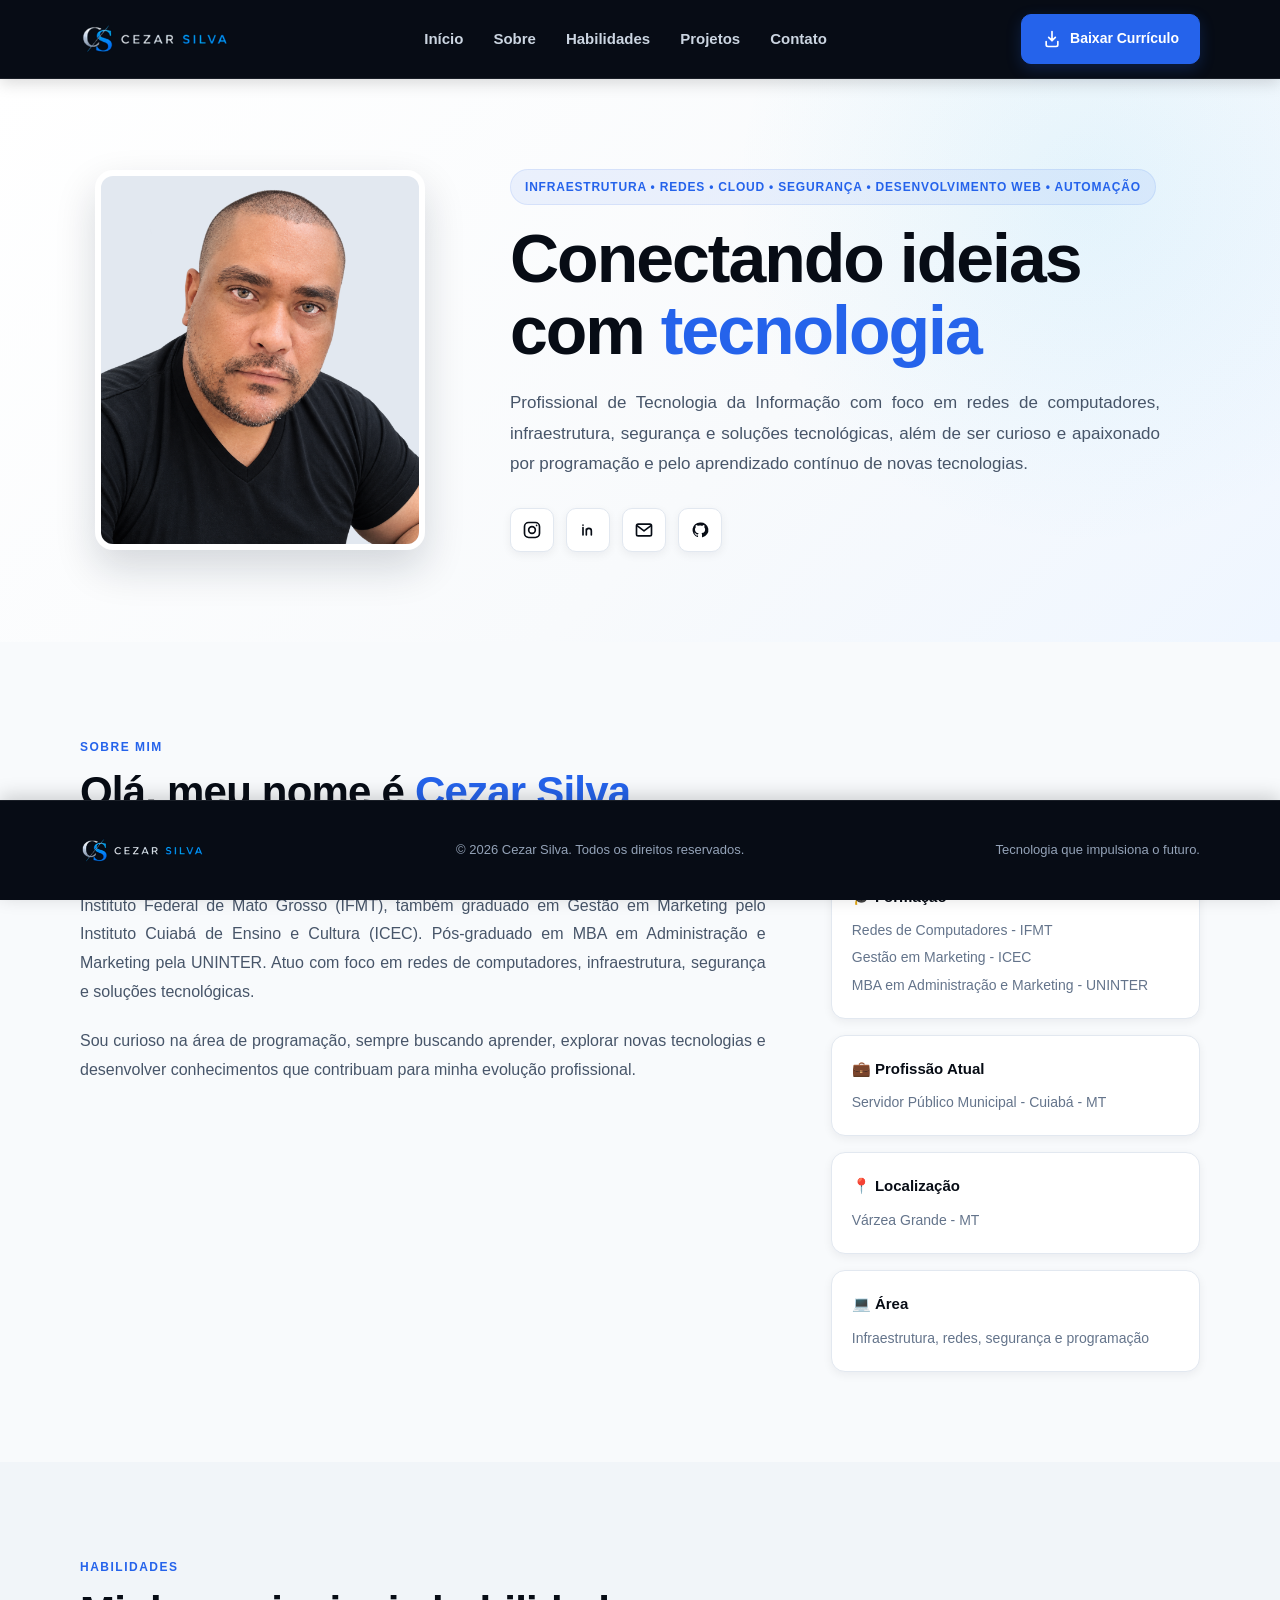
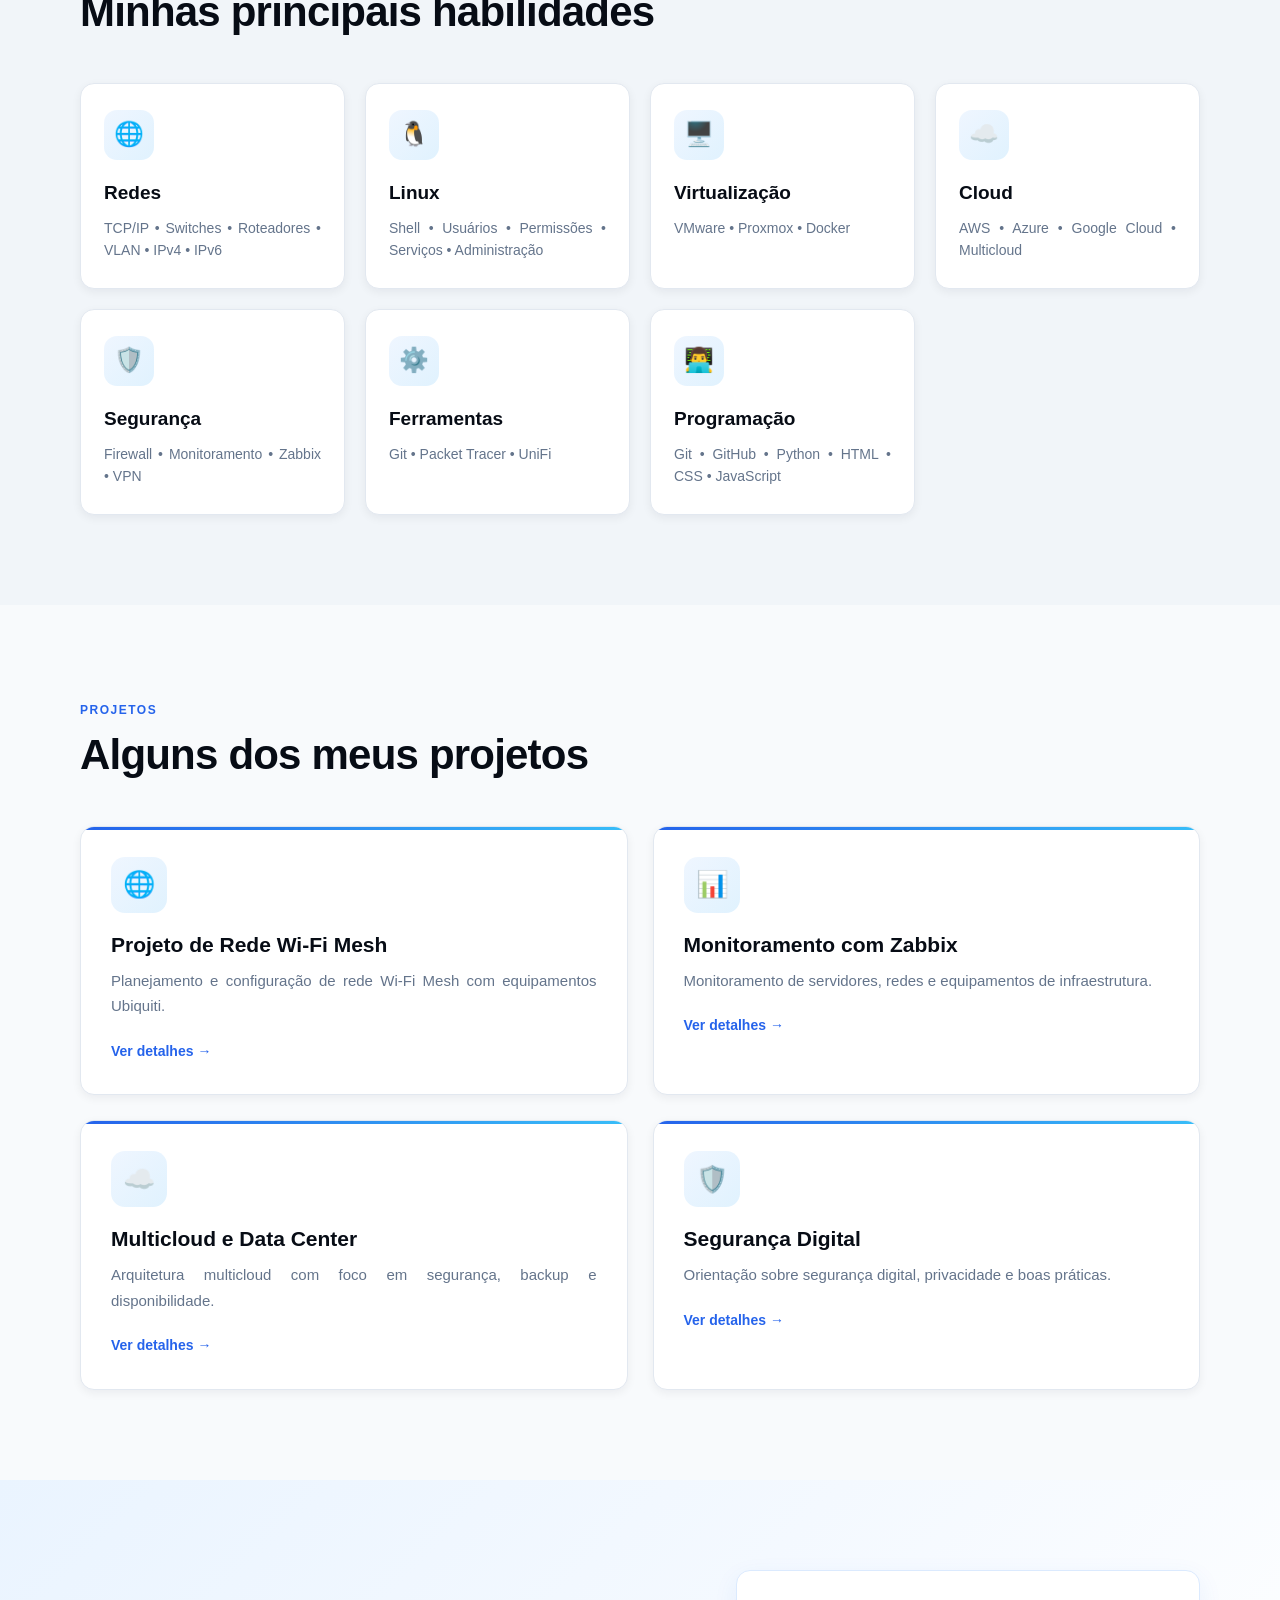
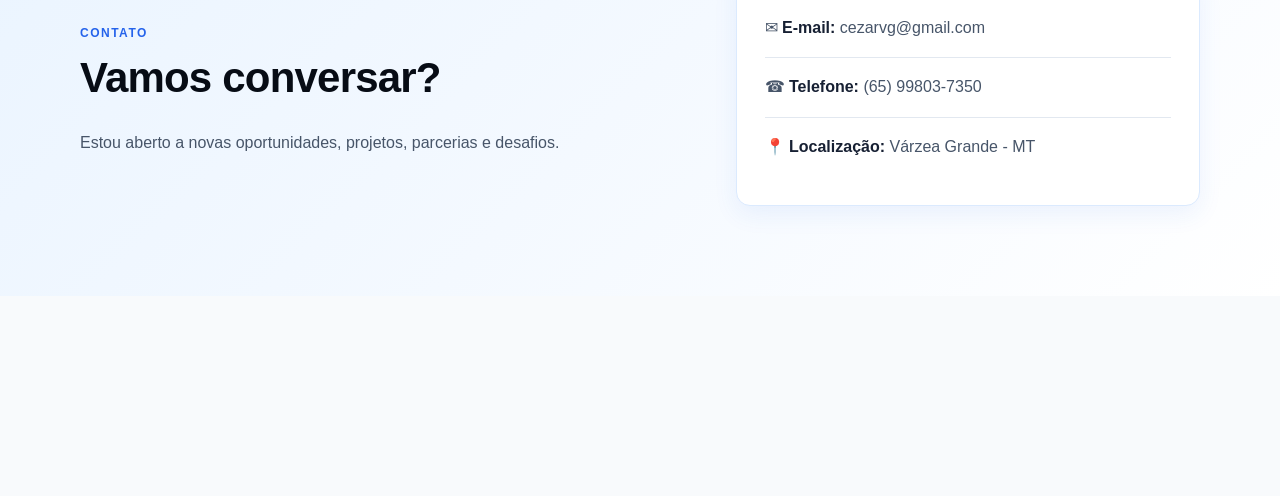
==== commit 529d8a34: "Layout novo3" ====
--- a/index.html
+++ b/index.html
@@ -92,7 +92,7 @@
                 <div class="hero-text">
 
                     <span class="tag">
-                        TECNOLOGIA • REDES • SOLUÇÕES • PROGRAMAÇÃO
+                        INFRAESTRUTURA • REDES • CLOUD • SEGURANÇA • DESENVOLVIMENTO WEB • AUTOMAÇÃO
                     </span>
 
                     <h1>
--- a/css/style.css
+++ b/css/style.css
@@ -1,132 +1,896 @@
-/* =========================================
-   CEZAR SILVA - SITE CLARO
-   ========================================= */
+/* =========================================================
+   CEZAR SILVA - PORTFÓLIO PROFISSIONAL
+   Tema: Azul Marinho + Azul Tecnológico
+   Sem animações
+   ========================================================= */
+
+
+/* =========================================================
+   VARIÁVEIS
+   ========================================================= */
 
 :root {
-
-    --primary: #087fd1;
-
-    --primary-dark: #0564a8;
-
-    --text: #172333;
-
-    --muted: #637083;
-
-    /* FUNDO PRINCIPAL */
-    --background: #eef6fc;
-
+    --primary: #2563eb;
+    --primary-dark: #1d4ed8;
+    --secondary: #38bdf8;
+
+    --dark: #070c15;
+    --dark-secondary: #0b1220;
+
+    --text: #172033;
+    --text-light: #475569;
+    --muted: #64748b;
+
+    --background: #f8fafc;
+    --soft-background: #f1f5f9;
     --white: #ffffff;
 
-    --border: #dce6f0;
-
-    /* FUNDO SUAVE */
-    --soft: #e7f2fb;
-
-    --shadow: 0 10px 30px rgba(24, 61, 94, .08);
-}
-
-
-/* =========================================
+    --border: #e2e8f0;
+
+    --shadow-sm: 0 3px 10px rgba(15, 23, 42, 0.06);
+    --shadow: 0 8px 25px rgba(15, 23, 42, 0.09);
+    --shadow-lg: 0 15px 35px rgba(15, 23, 42, 0.12);
+
+    --radius: 14px;
+
+    /* Altura do rodapé */
+    --footer-height: 100px;
+}
+
+
+/* =========================================================
    RESET
-   ========================================= */
+   ========================================================= */
 
 * {
-
     margin: 0;
-
     padding: 0;
-
     box-sizing: border-box;
 }
 
-
-/* =========================================
-   HTML
-   ========================================= */
-
 html {
-
     scroll-behavior: smooth;
-}
-
-
-/* =========================================
-   BODY
-   ========================================= */
+
+    scroll-padding-top: 90px;
+
+    /*
+       Espaço para que o conteúdo não fique
+       escondido atrás do rodapé fixo
+    */
+    padding-bottom: var(--footer-height);
+}
 
 body {
-
-    font-family: Arial, Helvetica, sans-serif;
+    font-family:
+        "Segoe UI",
+        Roboto,
+        Arial,
+        sans-serif;
 
     background: var(--background);
 
     color: var(--text);
 
+    line-height: 1.7;
+
+    -webkit-font-smoothing: antialiased;
+
+    min-height: 100vh;
+
+    /*
+       Espaço inferior reservado para o rodapé
+    */
+    padding-bottom: var(--footer-height);
+}
+
+img {
+    max-width: 100%;
+
+    display: block;
+}
+
+a {
+    text-decoration: none;
+
+    color: inherit;
+}
+
+
+/* =========================================================
+   CONTAINER
+   ========================================================= */
+
+.container {
+    width: min(1120px, 92%);
+
+    margin: 0 auto;
+}
+
+
+/* =========================================================
+   HEADER
+   ========================================================= */
+
+header {
+    position: sticky;
+
+    top: 0;
+
+    z-index: 1000;
+
+    background: #070c15;
+
+    border-bottom:
+        1px solid rgba(255, 255, 255, 0.08);
+
+    box-shadow:
+        0 4px 15px rgba(0, 0, 0, 0.15);
+}
+
+.nav {
+    min-height: 78px;
+
+    display: flex;
+
+    align-items: center;
+
+    justify-content: space-between;
+
+    gap: 30px;
+}
+
+
+/* =========================================================
+   LOGO
+   ========================================================= */
+
+.logo {
+    display: flex;
+
+    align-items: center;
+
+    flex-shrink: 0;
+}
+
+.logo img {
+    width: 150px;
+
+    max-height: 55px;
+
+    object-fit: contain;
+}
+
+
+/* =========================================================
+   MENU
+   ========================================================= */
+
+nav {
+    display: flex;
+
+    align-items: center;
+
+    gap: 30px;
+}
+
+nav a {
+    position: relative;
+
+    color: #cbd5e1;
+
+    font-size: 15px;
+
+    font-weight: 600;
+}
+
+nav a::after {
+    content: "";
+
+    position: absolute;
+
+    left: 0;
+
+    bottom: -8px;
+
+    width: 0;
+
+    height: 2px;
+
+    background: var(--secondary);
+}
+
+nav a:hover {
+    color: #ffffff;
+}
+
+nav a:hover::after {
+    width: 100%;
+}
+
+
+/* =========================================================
+   BOTÃO CURRÍCULO
+   ========================================================= */
+
+.btn {
+    display: inline-flex;
+
+    align-items: center;
+
+    justify-content: center;
+
+    gap: 8px;
+
+    padding: 12px 20px;
+
+    border-radius: 10px;
+
+    background: var(--primary);
+
+    color: #ffffff;
+
+    font-size: 14px;
+
+    font-weight: 700;
+
+    border:
+        1px solid var(--primary);
+
+    box-shadow:
+        0 5px 15px rgba(37, 99, 235, 0.22);
+}
+
+.btn:hover {
+    background: var(--primary-dark);
+
+    border-color: var(--primary-dark);
+}
+
+
+/* =========================================================
+   ÍCONES
+   ========================================================= */
+
+.icon {
+    width: 20px;
+
+    height: 20px;
+
+    display: block;
+
+    flex-shrink: 0;
+}
+
+
+/* =========================================================
+   HERO
+   ========================================================= */
+
+.hero {
+    position: relative;
+
+    padding: 90px 0;
+
+    background:
+        radial-gradient(
+            circle at 85% 20%,
+            rgba(56, 189, 248, 0.10),
+            transparent 30%
+        ),
+
+        linear-gradient(
+            135deg,
+            #ffffff 0%,
+            #f8fafc 60%,
+            #eff6ff 100%
+        );
+
+    overflow: hidden;
+}
+
+.hero-grid {
+    position: relative;
+
+    z-index: 2;
+
+    display: grid;
+
+    grid-template-columns:
+        360px
+        1fr;
+
+    align-items: center;
+
+    gap: 70px;
+}
+
+
+/* =========================================================
+   FOTO
+   ========================================================= */
+
+.photo {
+    width: 100%;
+
+    display: flex;
+
+    align-items: center;
+
+    justify-content: center;
+}
+
+.photo img {
+    width: 330px;
+
+    height: 380px;
+
+    object-fit: cover;
+
+    object-position: center;
+
+    border-radius: 18px;
+
+    border: 6px solid #ffffff;
+
+    box-shadow:
+        0 18px 40px rgba(15, 23, 42, 0.16);
+
+    background: #e2e8f0;
+}
+
+
+/* =========================================================
+   TEXTO HERO
+   ========================================================= */
+
+.hero-text {
+    max-width: 650px;
+}
+
+.tag {
+    display: inline-block;
+
+    margin-bottom: 18px;
+
+    padding: 7px 14px;
+
+    border-radius: 30px;
+
+    background:
+        rgba(37, 99, 235, 0.08);
+
+    border:
+        1px solid rgba(37, 99, 235, 0.10);
+
+    color: var(--primary);
+
+    font-size: 12px;
+
+    font-weight: 800;
+
+    letter-spacing: 0.8px;
+}
+
+.hero h1 {
+    margin-bottom: 22px;
+
+    color: var(--dark);
+
+    font-size:
+        clamp(42px, 6vw, 68px);
+
+    line-height: 1.05;
+
+    letter-spacing: -2px;
+}
+
+.hero h1 strong {
+    color: var(--primary);
+}
+
+.hero p {
+    max-width: 650px;
+
+    margin-bottom: 28px;
+
+    color: var(--text-light);
+
+    font-size: 17px;
+
+    line-height: 1.8;
+
+    text-align: justify;
+}
+
+
+/* =========================================================
+   REDES SOCIAIS
+   ========================================================= */
+
+.social {
+    display: flex;
+
+    align-items: center;
+
+    gap: 12px;
+}
+
+.social a {
+    width: 44px;
+
+    height: 44px;
+
+    display: flex;
+
+    align-items: center;
+
+    justify-content: center;
+
+    border-radius: 10px;
+
+    background: #ffffff;
+
+    border:
+        1px solid var(--border);
+
+    color: var(--dark);
+
+    box-shadow: var(--shadow-sm);
+}
+
+.social a:hover {
+    background: var(--primary);
+
+    color: #ffffff;
+
+    border-color: var(--primary);
+}
+
+
+/* =========================================================
+   SEÇÕES
+   ========================================================= */
+
+section {
+    padding: 90px 0;
+}
+
+.soft {
+    background: var(--soft-background);
+}
+
+
+/* =========================================================
+   TÍTULOS
+   ========================================================= */
+
+.section-title {
+    margin-bottom: 45px;
+}
+
+.section-title > span {
+    display: inline-block;
+
+    margin-bottom: 10px;
+
+    color: var(--primary);
+
+    font-size: 12px;
+
+    font-weight: 800;
+
+    letter-spacing: 1.5px;
+}
+
+.section-title h2 {
+    color: var(--dark);
+
+    font-size:
+        clamp(30px, 4vw, 42px);
+
+    line-height: 1.2;
+
+    letter-spacing: -0.8px;
+}
+
+.section-title h2 strong {
+    color: var(--primary);
+}
+
+
+/* =========================================================
+   SOBRE
+   ========================================================= */
+
+.about {
+    display: grid;
+
+    grid-template-columns:
+        1.3fr
+        0.7fr;
+
+    gap: 65px;
+
+    align-items: start;
+}
+
+.about p {
+    margin-bottom: 20px;
+
+    color: var(--text-light);
+
+    font-size: 16px;
+
+    line-height: 1.8;
+
+    text-align: justify;
+}
+
+
+/* =========================================================
+   INFORMAÇÕES
+   ========================================================= */
+
+.info {
+    display: flex;
+
+    flex-direction: column;
+
+    gap: 16px;
+}
+
+.info > div {
+    padding: 20px;
+
+    background: var(--white);
+
+    border:
+        1px solid var(--border);
+
+    border-radius: var(--radius);
+
+    box-shadow: var(--shadow-sm);
+}
+
+.info b {
+    display: block;
+
+    margin-bottom: 7px;
+
+    color: var(--dark);
+
+    font-size: 15px;
+}
+
+.info span {
+    color: var(--muted);
+
+    font-size: 14px;
+
     line-height: 1.6;
-
-    /* Evita problemas com elementos fixos */
-    min-height: 100vh;
-}
-
-
-/* =========================================
-   LINKS
-   ========================================= */
-
-a {
-
-    text-decoration: none;
-
-    color: inherit;
-}
-
-
-/* =========================================
-   CONTAINER
-   ========================================= */
-
-.container {
-
-    width: min(1120px, 90%);
-
-    margin: auto;
-}
-
-
-/* =========================================
-   HEADER
-   FIXO NO TOPO
-   ========================================= */
-
-header {
-
+}
+
+
+/* =========================================================
+   HABILIDADES
+   ========================================================= */
+
+.cards {
+    display: grid;
+
+    grid-template-columns:
+        repeat(4, 1fr);
+
+    gap: 20px;
+}
+
+.cards article {
+    padding: 26px 23px;
+
+    background: var(--white);
+
+    border:
+        1px solid var(--border);
+
+    border-radius: var(--radius);
+
+    box-shadow: var(--shadow-sm);
+}
+
+.cards article:hover {
+    border-color:
+        rgba(37, 99, 235, 0.25);
+}
+
+.cards article > div {
+    width: 50px;
+
+    height: 50px;
+
+    display: flex;
+
+    align-items: center;
+
+    justify-content: center;
+
+    margin-bottom: 17px;
+
+    border-radius: 13px;
+
+    background:
+        linear-gradient(
+            135deg,
+            #eff6ff,
+            #e0f2fe
+        );
+
+    font-size: 24px;
+}
+
+.cards h3 {
+    margin-bottom: 8px;
+
+    color: var(--dark);
+
+    font-size: 19px;
+}
+
+.cards p {
+    color: var(--muted);
+
+    font-size: 14px;
+
+    line-height: 1.6;
+
+    text-align: justify;
+}
+
+
+/* =========================================================
+   PROJETOS
+   ========================================================= */
+
+.projects {
+    display: grid;
+
+    grid-template-columns:
+        repeat(2, 1fr);
+
+    gap: 25px;
+}
+
+.projects article {
+    position: relative;
+
+    padding: 30px;
+
+    background: var(--white);
+
+    border:
+        1px solid var(--border);
+
+    border-radius: var(--radius);
+
+    box-shadow: var(--shadow-sm);
+
+    overflow: hidden;
+}
+
+.projects article::before {
+    content: "";
+
+    position: absolute;
+
+    top: 0;
+
+    left: 0;
+
+    width: 100%;
+
+    height: 3px;
+
+    background:
+        linear-gradient(
+            90deg,
+            var(--primary),
+            var(--secondary)
+        );
+}
+
+.project-icon {
+    width: 56px;
+
+    height: 56px;
+
+    display: flex;
+
+    align-items: center;
+
+    justify-content: center;
+
+    margin-bottom: 18px;
+
+    border-radius: 14px;
+
+    background:
+        linear-gradient(
+            135deg,
+            #eff6ff,
+            #e0f2fe
+        );
+
+    font-size: 26px;
+}
+
+.projects h3 {
+    margin-bottom: 10px;
+
+    color: var(--dark);
+
+    font-size: 21px;
+
+    line-height: 1.3;
+}
+
+.projects p {
+    margin-bottom: 18px;
+
+    color: var(--muted);
+
+    font-size: 15px;
+
+    line-height: 1.7;
+
+    text-align: justify;
+}
+
+.projects a {
+    color: var(--primary);
+
+    font-size: 14px;
+
+    font-weight: 700;
+}
+
+.projects a:hover {
+    color: var(--primary-dark);
+}
+
+
+/* =========================================================
+   CONTATO
+   ========================================================= */
+
+.contact {
+    position: relative;
+
+    /*
+       Fundo bem claro para a seção CONTATO
+    */
+    background:
+        linear-gradient(
+            135deg,
+            #eaf4ff 0%,
+            #f4f9ff 50%,
+            #ffffff 100%
+        );
+
+    color: var(--text);
+
+    overflow: hidden;
+}
+
+.contact-grid {
+    position: relative;
+
+    z-index: 2;
+
+    display: grid;
+
+    grid-template-columns:
+        1fr
+        0.8fr;
+
+    align-items: center;
+
+    gap: 75px;
+}
+
+.contact .section-title {
+    margin-bottom: 25px;
+}
+
+.contact .section-title > span {
+    color: var(--primary);
+}
+
+.contact .section-title h2 {
+    color: var(--dark);
+}
+
+.contact > .container > div > p {
+    max-width: 580px;
+
+    color: var(--text-light);
+
+    font-size: 16px;
+
+    line-height: 1.8;
+
+    text-align: justify;
+}
+
+
+/* =========================================================
+   INFORMAÇÕES DE CONTATO
+   ========================================================= */
+
+.contact-info {
+    padding: 28px;
+
+    border-radius: var(--radius);
+
+    background: #ffffff;
+
+    border:
+        1px solid #dbeafe;
+
+    box-shadow:
+        0 8px 25px rgba(37, 99, 235, 0.08);
+}
+
+.contact-info p {
+    padding: 15px 0;
+
+    color: #475569;
+
+    font-size: 15px;
+
+    line-height: 1.6;
+
+    border-bottom:
+        1px solid #e2e8f0;
+}
+
+.contact-info p:last-child {
+    border-bottom: none;
+}
+
+.contact-info b {
+    color: #172033;
+}
+
+
+/* =========================================================
+   RODAPÉ FIXO
+   ========================================================= */
+
+footer {
     position: fixed;
 
-    top: 0;
-
     left: 0;
 
+    bottom: 0;
+
     width: 100%;
 
-    height: 72px;
+    height: var(--footer-height);
 
     z-index: 9999;
 
-    background: rgba(255, 255, 255, .94);
-
-    border-bottom: 1px solid var(--border);
-
-    backdrop-filter: blur(12px);
-}
-
-
-/* =========================================
-   NAVEGAÇÃO
-   ========================================= */
-
-.nav {
-
-    height: 72px;
+    background: #070c15;
+
+    color: #94a3b8;
+
+    border-top:
+        1px solid rgba(255, 255, 255, 0.08);
+
+    box-shadow:
+        0 -4px 18px rgba(0, 0, 0, 0.18);
+}
+
+.footer {
+    height: 100%;
 
     display: flex;
 
@@ -137,765 +901,381 @@
     gap: 25px;
 }
 
-
-/* =========================================
-   LOGO
-   ========================================= */
-
-.logo img {
-
-    width: 155px;
-
-    display: block;
-}
-
-
-/* =========================================
-   MENU
-   ========================================= */
-
-nav {
-
-    display: flex;
-
-    gap: 28px;
-}
-
-
-nav a {
-
-    color: #465468;
-
-    font-size: 14px;
-
-    transition: .2s;
-}
-
-
-nav a:hover {
-
-    color: var(--primary);
-}
-
-
-/* =========================================
-   BOTÃO CURRÍCULO
-   ========================================= */
-
-.btn {
-
-    border: 1px solid var(--primary);
-
-    color: var(--primary);
-
-    padding: 9px 17px;
-
-    border-radius: 24px;
-
-    font-size: 14px;
-
-    transition: .2s;
-}
-
-
-.btn:hover {
-
+.footer img {
+    width: 125px;
+
+    max-height: 45px;
+
+    object-fit: contain;
+}
+
+.footer span {
+    font-size: 13px;
+}
+
+
+/* =========================================================
+   TABLET
+   ========================================================= */
+
+@media (max-width: 1000px) {
+
+    .hero-grid {
+        grid-template-columns:
+            300px
+            1fr;
+
+        gap: 45px;
+    }
+
+    .photo img {
+        width: 280px;
+
+        height: 340px;
+    }
+
+    .cards {
+        grid-template-columns:
+            repeat(2, 1fr);
+    }
+}
+
+
+/* =========================================================
+   TABLET / CELULAR
+   ========================================================= */
+
+@media (max-width: 850px) {
+
+    .nav {
+        flex-wrap: wrap;
+
+        padding: 15px 0;
+    }
+
+    nav {
+        order: 3;
+
+        width: 100%;
+
+        justify-content: center;
+
+        padding-top: 5px;
+
+        gap: 22px;
+    }
+
+    .hero {
+        padding: 75px 0;
+    }
+
+    .hero-grid {
+        grid-template-columns: 1fr;
+
+        text-align: center;
+
+        gap: 45px;
+    }
+
+    .photo {
+        order: 1;
+    }
+
+    .hero-text {
+        order: 2;
+
+        margin: 0 auto;
+    }
+
+    .social {
+        justify-content: center;
+    }
+
+    .about {
+        grid-template-columns: 1fr;
+
+        gap: 40px;
+    }
+
+    .contact-grid {
+        grid-template-columns: 1fr;
+
+        gap: 40px;
+    }
+}
+
+
+/* =========================================================
+   CELULAR
+   ========================================================= */
+
+@media (max-width: 600px) {
+
+    :root {
+        --footer-height: 125px;
+    }
+
+    .container {
+        width: min(92%, 500px);
+    }
+
+
+    /* =====================================================
+       HEADER
+       ===================================================== */
+
+    header {
+        position: sticky;
+
+        top: 0;
+    }
+
+    .nav {
+        justify-content: center;
+
+        min-height: auto;
+
+        padding: 18px 0;
+    }
+
+    .logo {
+        width: 100%;
+
+        justify-content: center;
+    }
+
+    .logo img {
+        width: 135px;
+    }
+
+
+    /* =====================================================
+       MENU
+       ===================================================== */
+
+    nav {
+        gap: 12px;
+
+        flex-wrap: wrap;
+    }
+
+    nav a {
+        font-size: 13px;
+    }
+
+
+    /* =====================================================
+       BOTÃO
+       ===================================================== */
+
+    .btn {
+        width: 100%;
+
+        margin-top: 3px;
+    }
+
+
+    /* =====================================================
+       HERO
+       ===================================================== */
+
+    .hero {
+        padding: 60px 0;
+    }
+
+    .photo img {
+        width: 250px;
+
+        height: 310px;
+
+        border-radius: 16px;
+    }
+
+    .hero h1 {
+        font-size: 40px;
+
+        letter-spacing: -1.5px;
+    }
+
+    .hero p {
+        font-size: 15px;
+    }
+
+    .tag {
+        font-size: 10px;
+
+        letter-spacing: 0.5px;
+    }
+
+
+    /* =====================================================
+       SEÇÕES
+       ===================================================== */
+
+    section {
+        padding: 70px 0;
+    }
+
+    .section-title {
+        margin-bottom: 35px;
+    }
+
+    .section-title h2 {
+        font-size: 32px;
+    }
+
+
+    /* =====================================================
+       HABILIDADES
+       ===================================================== */
+
+    .cards {
+        grid-template-columns: 1fr;
+    }
+
+
+    /* =====================================================
+       PROJETOS
+       ===================================================== */
+
+    .projects {
+        grid-template-columns: 1fr;
+    }
+
+    .projects article {
+        padding: 25px;
+    }
+
+
+    /* =====================================================
+       CONTATO
+       ===================================================== */
+
+    .contact {
+        background:
+            linear-gradient(
+                135deg,
+                #eef6ff,
+                #ffffff
+            );
+    }
+
+    .contact-info {
+        padding: 20px;
+    }
+
+
+    /* =====================================================
+       RODAPÉ FIXO - CELULAR
+       ===================================================== */
+
+    footer {
+        height: var(--footer-height);
+    }
+
+    .footer {
+        min-height: var(--footer-height);
+
+        padding: 18px 0;
+
+        flex-direction: column;
+
+        justify-content: center;
+
+        text-align: center;
+
+        gap: 10px;
+    }
+
+    .footer img {
+        width: 120px;
+    }
+
+    .footer span {
+        font-size: 12px;
+    }
+}
+
+
+/* =========================================================
+   CELULAR PEQUENO
+   ========================================================= */
+
+@media (max-width: 400px) {
+
+    :root {
+        --footer-height: 135px;
+    }
+
+    .hero h1 {
+        font-size: 35px;
+    }
+
+    .photo img {
+        width: 220px;
+
+        height: 280px;
+    }
+
+    nav {
+        gap: 9px;
+    }
+
+    nav a {
+        font-size: 12px;
+    }
+
+    .footer {
+        padding: 15px 0;
+    }
+
+    .footer span {
+        font-size: 11px;
+    }
+}
+
+
+/* =========================================================
+   SELEÇÃO
+   ========================================================= */
+
+::selection {
     background: var(--primary);
 
-    color: white;
-}
-
-
-/* =========================================
-   CONTEÚDO PRINCIPAL
-   COMPENSA O HEADER E O FOOTER FIXOS
-   ========================================= */
-
-main {
-
-    padding-top: 72px;
-
-    padding-bottom: 75px;
-
-    min-height: 100vh;
-}
-
-
-/* =========================================
-   SEÇÕES
-   ========================================= */
-
-section {
-
-    padding: 85px 0;
-
-    scroll-margin-top: 72px;
-}
-
-
-.soft {
-
-    background: var(--soft);
-}
-
-
-.section-title {
-
-    margin-bottom: 38px;
-}
-
-
-.section-title h2 {
-
-    font-size: 34px;
-
-    margin-top: 7px;
-}
-
-
-/* =========================================
-   HERO
-   ========================================= */
-
-.hero {
-
-    padding: 80px 0;
-
-    /* FUNDO AZUL CLARO */
-
-    background: linear-gradient(
-
-        135deg,
-
-        #f8fcff 0%,
-
-        #eaf5fd 50%,
-
-        #f2f8fd 100%
-
-    );
-}
-
-
-.hero-grid {
-
-    min-height: 600px;
-
-    display: grid;
-
-    grid-template-columns: 1fr 1fr;
-
-    align-items: center;
-
-    gap: 70px;
-}
-
-
-/* =========================================
-   FOTO
-   ========================================= */
-
-.photo {
-
-    width: 430px;
-
-    height: 430px;
-
-    margin: auto;
-
-    padding: 8px;
-
-    border-radius: 50%;
-
-    background: linear-gradient(
-
-        135deg,
-
-        #087fd1,
-
-        #70c9ff
-
-    );
-
-    box-shadow:
-
-        0 15px 45px rgba(8, 127, 209, .20);
-}
-
-
-.photo img {
-
-    width: 100%;
-
-    height: 100%;
-
-    object-fit: cover;
-
-    object-position: center top;
-
-    border-radius: 50%;
-
-    border: 7px solid white;
-}
-
-
-/* =========================================
-   TEXTOS
-   ========================================= */
-
-.tag,
-.section-title > span {
-
-    color: var(--primary);
-
-    font-size: 12px;
-
-    font-weight: bold;
-
-    letter-spacing: 3px;
-}
-
-
-.hero h1 {
-
-    font-size: clamp(40px, 5vw, 58px);
-
-    line-height: 1.08;
-
-    margin: 18px 0;
-}
-
-
-.hero h1 strong,
-.section-title strong {
-
-    color: var(--primary);
-}
-
-
-.hero-text p {
-
-    max-width: 570px;
-
-    color: var(--muted);
-
-    font-size: 17px;
-}
-
-
-/* =========================================
-   REDES SOCIAIS
-   ========================================= */
-
-.social {
-
-    display: flex;
-
-    gap: 14px;
-
-    margin-top: 28px;
-}
-
-
-.social a {
-
-    width: 46px;
-
-    height: 46px;
-
-    display: flex;
-
-    align-items: center;
-
-    justify-content: center;
-
-    border: 1px solid var(--border);
-
-    background: var(--white);
-
-    color: var(--primary);
-
-    border-radius: 50%;
-
-    font-size: 20px;
-
-    box-shadow: var(--shadow);
-
-    transition:
-
-        transform .25s ease,
-
-        background .25s ease,
-
-        color .25s ease,
-
-        border-color .25s ease,
-
-        box-shadow .25s ease;
-}
-
-
-/* Efeito ao passar o mouse */
-
-.social a:hover {
-
-    transform: translateY(-5px);
-
+    color: #ffffff;
+}
+
+
+/* =========================================================
+   BARRA DE ROLAGEM
+   ========================================================= */
+
+::-webkit-scrollbar {
+    width: 9px;
+}
+
+::-webkit-scrollbar-track {
+    background: #e2e8f0;
+}
+
+::-webkit-scrollbar-thumb {
+    background: #64748b;
+
+    border-radius: 10px;
+}
+
+::-webkit-scrollbar-thumb:hover {
     background: var(--primary);
-
-    color: var(--white);
-
-    border-color: var(--primary);
-
-    box-shadow:
-
-        0 10px 25px rgba(8, 127, 209, .25);
-}
-
-
-/* =========================================
-   SOBRE
-   ========================================= */
-
-.about,
-.contact-grid {
-
-    display: grid;
-
-    grid-template-columns: 1.2fr .8fr;
-
-    gap: 60px;
-
-    align-items: center;
-}
-
-
-.about p {
-
-    color: var(--muted);
-
-    font-size: 17px;
-
-    margin-bottom: 15px;
-}
-
-
-.info {
-
-    border-left: 2px solid var(--primary);
-
-    padding-left: 30px;
-
-    display: grid;
-
-    gap: 22px;
-}
-
-
-.info div {
-
-    display: grid;
-}
-
-
-.info span {
-
-    color: var(--muted);
-}
-
-
-/* =========================================
-   HABILIDADES
-   ========================================= */
-
-.cards {
-
-    display: grid;
-
-    grid-template-columns: repeat(3, 1fr);
-
-    gap: 18px;
-}
-
-
-.cards article,
-.projects article {
-
-    background: white;
-
-    border: 1px solid var(--border);
-
-    border-radius: 14px;
-
-    padding: 27px;
-
-    box-shadow: var(--shadow);
-
-    transition: .2s;
-}
-
-
-.cards article:hover,
-.projects article:hover {
-
-    transform: translateY(-4px);
-
-    border-color: #9ccff0;
-}
-
-
-.cards article > div {
-
-    font-size: 34px;
-
-    margin-bottom: 12px;
-}
-
-
-.cards h3 {
-
-    margin-bottom: 7px;
-}
-
-
-.cards p,
-.projects p,
-.contact p {
-
-    color: var(--muted);
-
-    font-size: 14px;
-}
-
-
-/* =========================================
-   PROJETOS
-   ========================================= */
-
-.projects {
-
-    display: grid;
-
-    grid-template-columns: repeat(4, 1fr);
-
-    gap: 18px;
-}
-
-
-.project-icon {
-
-    height: 115px;
-
-    border-radius: 10px;
-
-    background: #edf7fd;
-
-    display: grid;
-
-    place-items: center;
-
-    font-size: 42px;
-
-    margin-bottom: 20px;
-}
-
-
-.projects h3 {
-
-    margin-bottom: 8px;
-}
-
-
-.projects a {
-
-    display: inline-block;
-
-    margin-top: 18px;
-
-    color: var(--primary);
-
-    font-weight: bold;
-
-    font-size: 13px;
-}
-
-
-.projects a:hover {
-
-    color: var(--primary-dark);
-}
-
-
-/* =========================================
-   CONTATO
-   ========================================= */
-
-.contact {
-
-    background: white;
-}
-
-
-.contact-info {
-
-    border-left: 1px solid var(--border);
-
-    padding-left: 35px;
-}
-
-
-.contact-info p {
-
-    color: var(--text);
-
-    margin-bottom: 15px;
-}
-
-
-/* =========================================
-   RODAPÉ
-   FIXO EMBAIXO
-   ========================================= */
-
-footer {
-
-    position: fixed;
-
-    bottom: 0;
-
-    left: 0;
-
-    width: 100%;
-
-    height: 65px;
-
-    padding: 15px 0;
-
-    border-top: 1px solid var(--border);
-
-    background: #ffffff;
-
-    z-index: 9999;
-}
-
-
-.footer {
-
-    height: 35px;
-
-    display: flex;
-
-    justify-content: space-between;
-
-    align-items: center;
-
-    gap: 20px;
-
-    color: #718096;
-
-    font-size: 12px;
-}
-
-
-.footer img {
-
-    width: 135px;
-}
-
-
-/* =========================================
-   TABLET
-   ========================================= */
-
-@media (max-width: 900px) {
-
-    nav {
-
-        display: none;
-    }
-
-
-    .hero-grid,
-    .about,
-    .contact-grid {
-
-        grid-template-columns: 1fr;
-    }
-
-
-    .hero {
-
-        padding: 55px 0;
-    }
-
-
-    .hero-text {
-
-        text-align: center;
-    }
-
-
-    .hero-text p {
-
-        margin: auto;
-    }
-
-
-    .social {
-
-        justify-content: center;
-    }
-
-
-    .photo {
-
-        width: 330px;
-
-        height: 330px;
-    }
-
-
-    .cards {
-
-        grid-template-columns: repeat(2, 1fr);
-    }
-
-
-    .projects {
-
-        grid-template-columns: repeat(2, 1fr);
-    }
-}
-
-
-/* =========================================
-   CELULAR
-   ========================================= */
-
-@media (max-width: 600px) {
-
-    /* HEADER */
-
-    header {
-
-        height: 65px;
-    }
-
-
-    .nav {
-
-        height: 65px;
-    }
-
-
-    .logo img {
-
-        width: 135px;
-    }
-
-
-    .nav .btn {
-
-        display: none;
-    }
-
-
-    /* MAIN */
-
-    main {
-
-        padding-top: 65px;
-
-        padding-bottom: 80px;
-    }
-
-
-    /* SEÇÕES */
-
-    section {
-
-        scroll-margin-top: 65px;
-    }
-
-
-    /* FOTO */
-
-    .photo {
-
-        width: 270px;
-
-        height: 270px;
-    }
-
-
-    /* TÍTULO */
-
-    .hero h1 {
-
-        font-size: 38px;
-    }
-
-
-    .section-title h2 {
-
-        font-size: 29px;
-    }
-
-
-    /* CARDS */
-
-    .cards,
-    .projects {
-
-        grid-template-columns: 1fr;
-    }
-
-
-    /* INFORMAÇÕES */
-
-    .info,
-    .contact-info {
-
-        border-left: 0;
-
-        border-top: 2px solid var(--primary);
-
-        padding: 25px 0 0;
-    }
-
-
-    /* RODAPÉ */
-
-    footer {
-
-        height: 75px;
-
-        padding: 10px 0;
-    }
-
-
-    .footer {
-
-        height: 55px;
-
-        flex-direction: column;
-
-        justify-content: center;
-
-        text-align: center;
-
-        gap: 2px;
-    }
-
-
-    /* ÍCONES */
-
-    .social a {
-
-        width: 44px;
-
-        height: 44px;
-
-        font-size: 18px;
-    }
+}
+
+
+/* =========================================================
+   ACESSIBILIDADE
+   ========================================================= */
+
+a:focus-visible {
+    outline:
+        3px solid rgba(56, 189, 248, 0.7);
+
+    outline-offset: 4px;
 }
